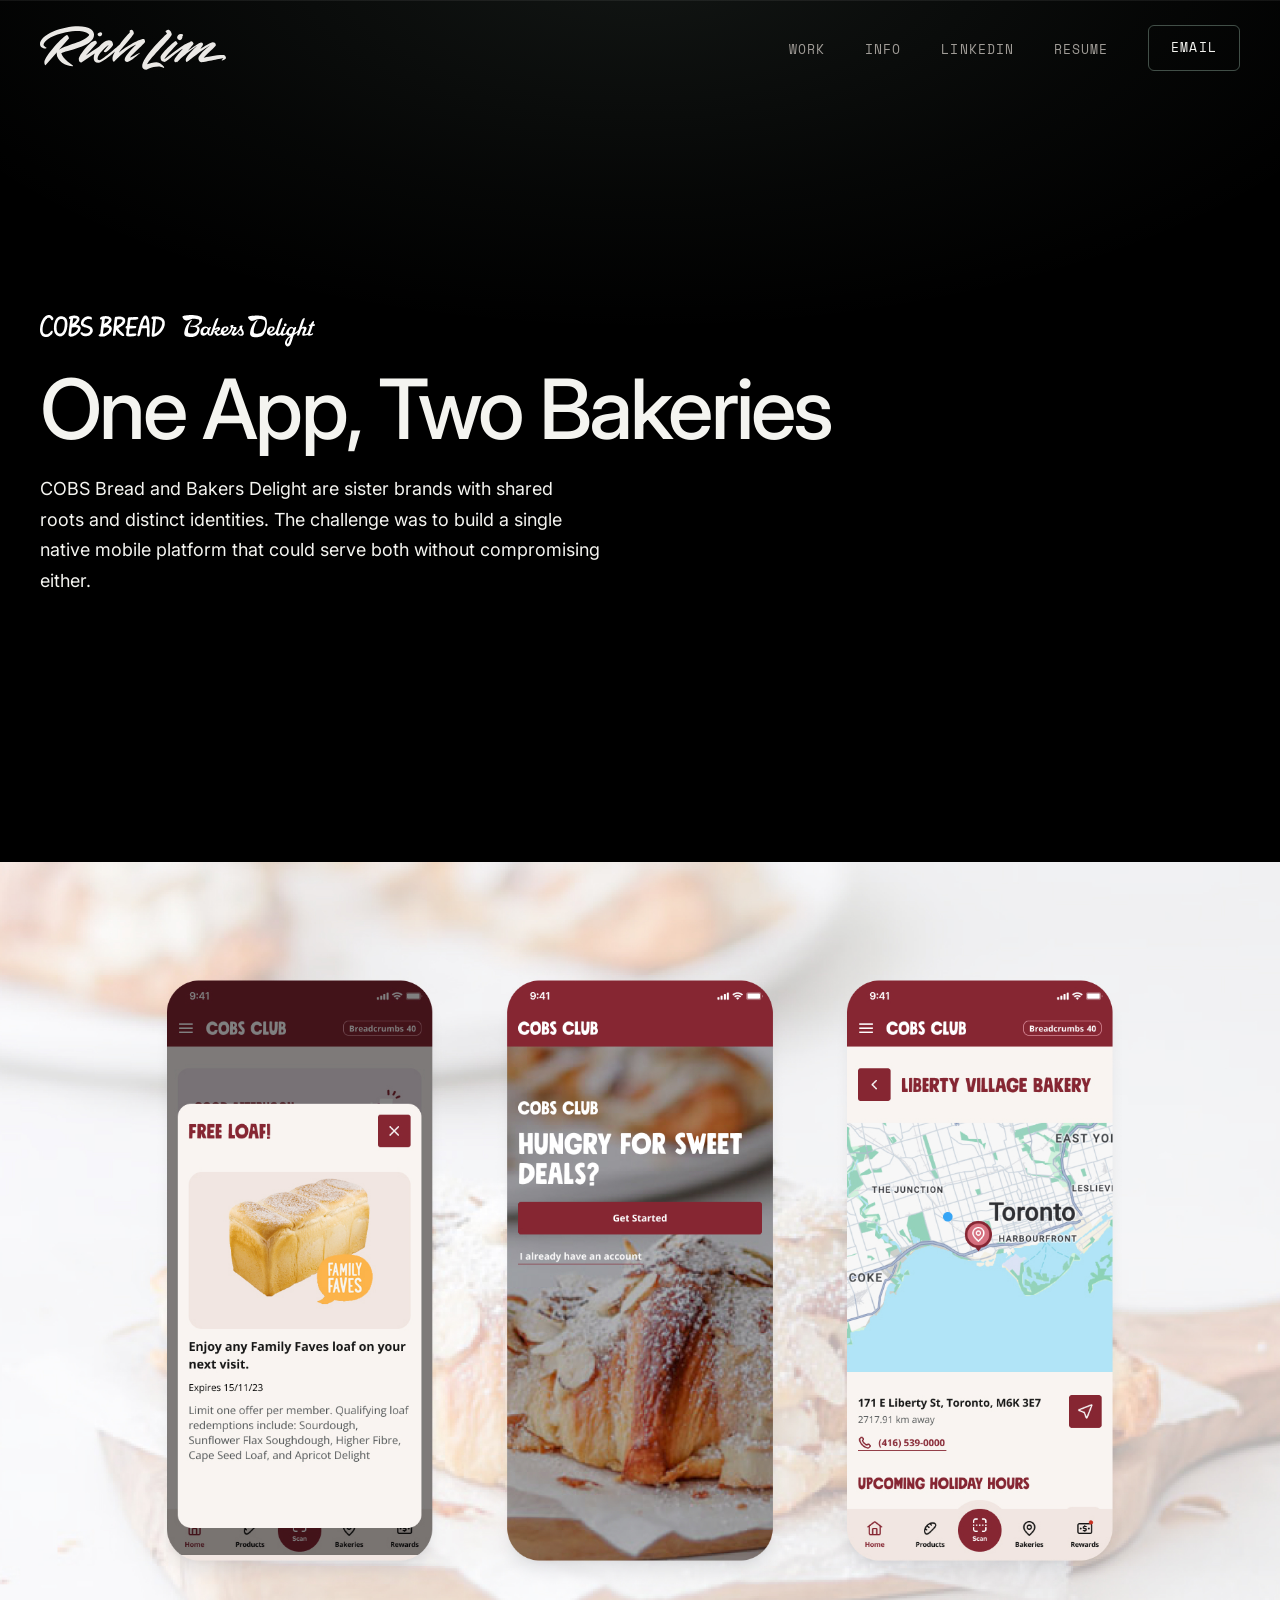
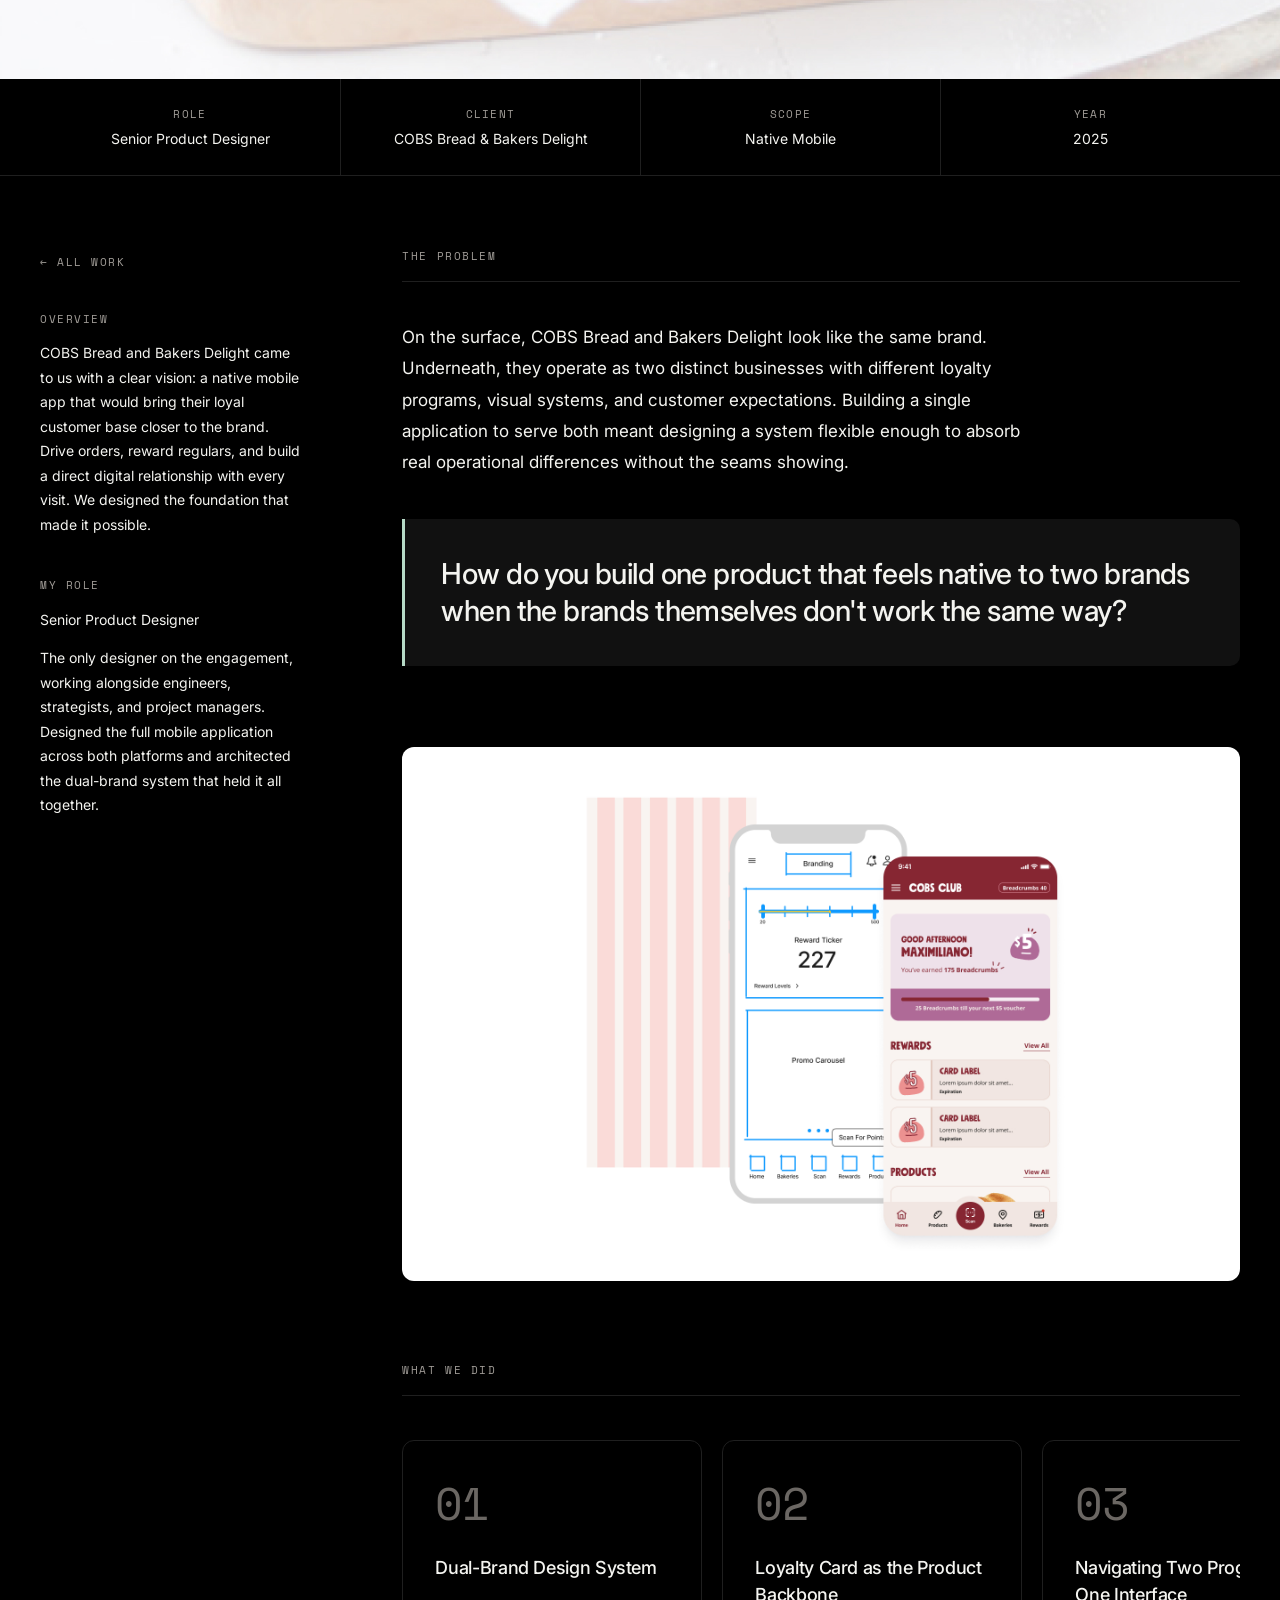
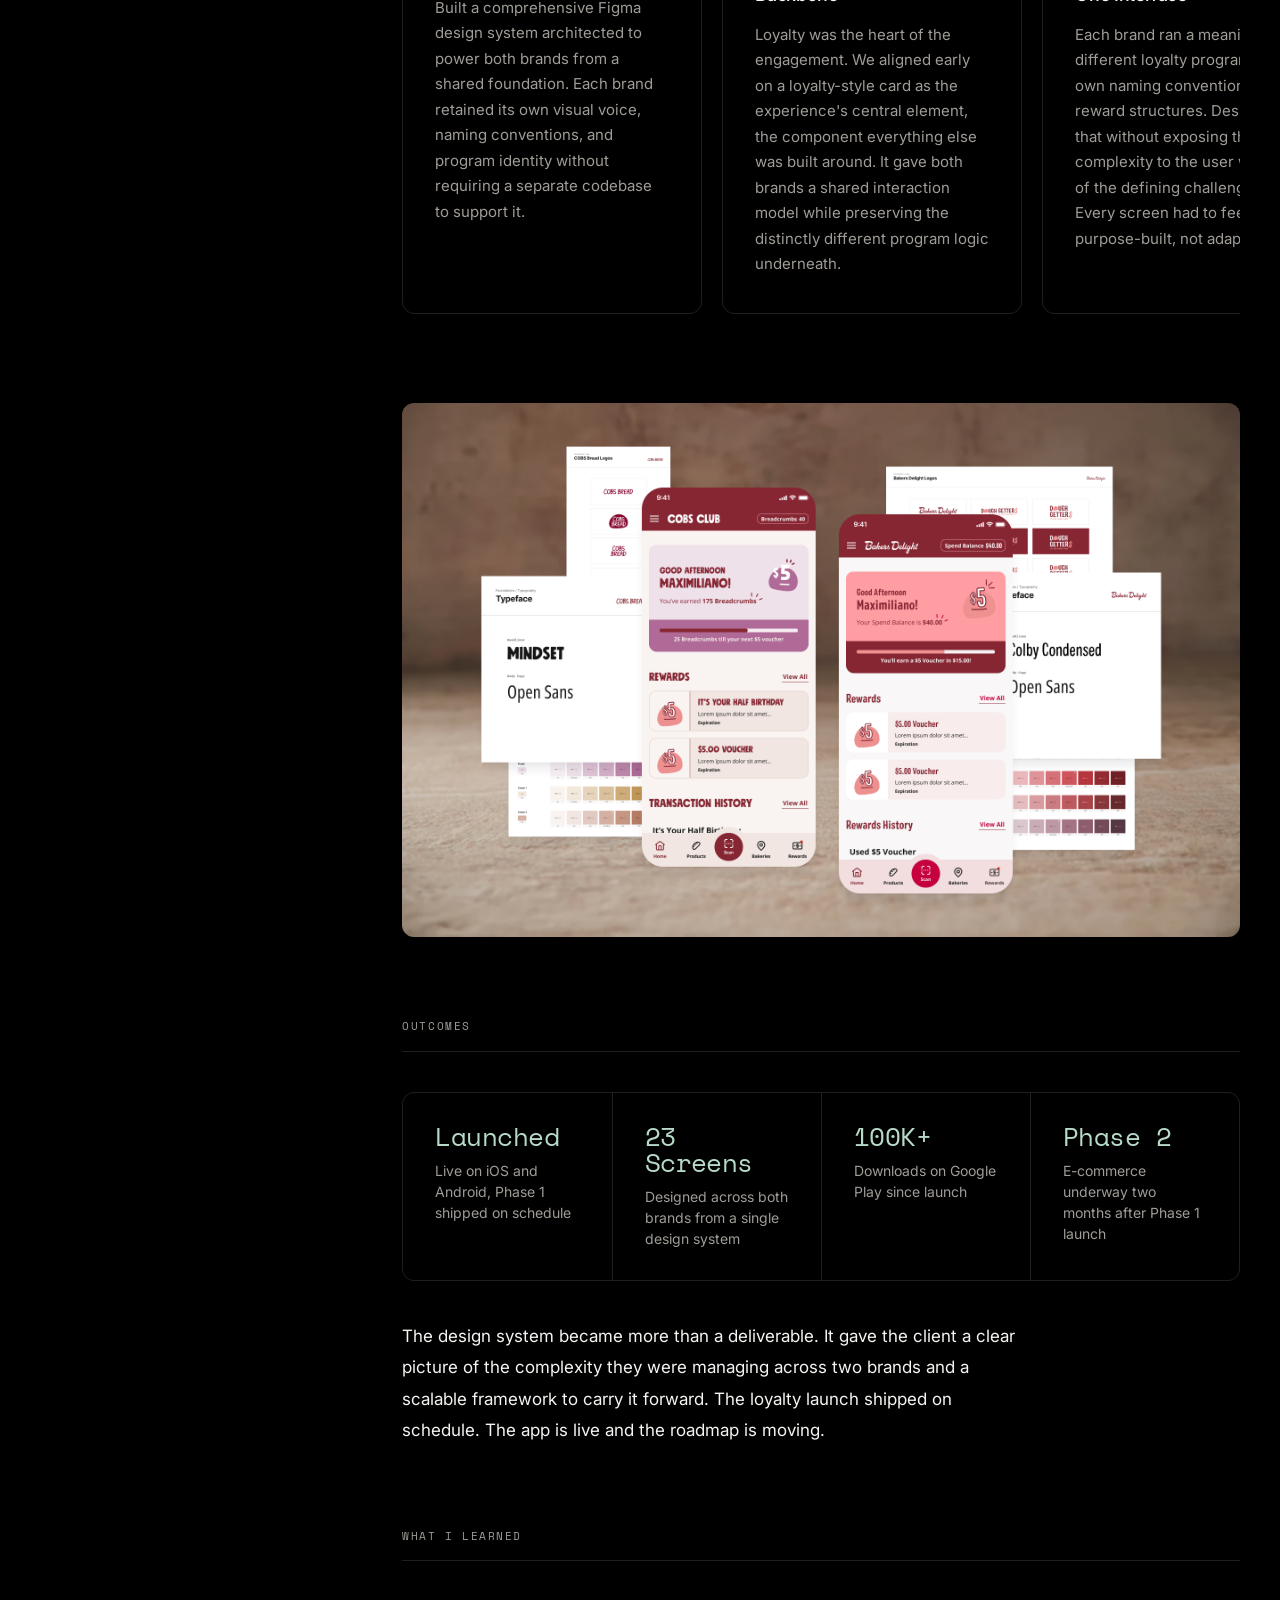
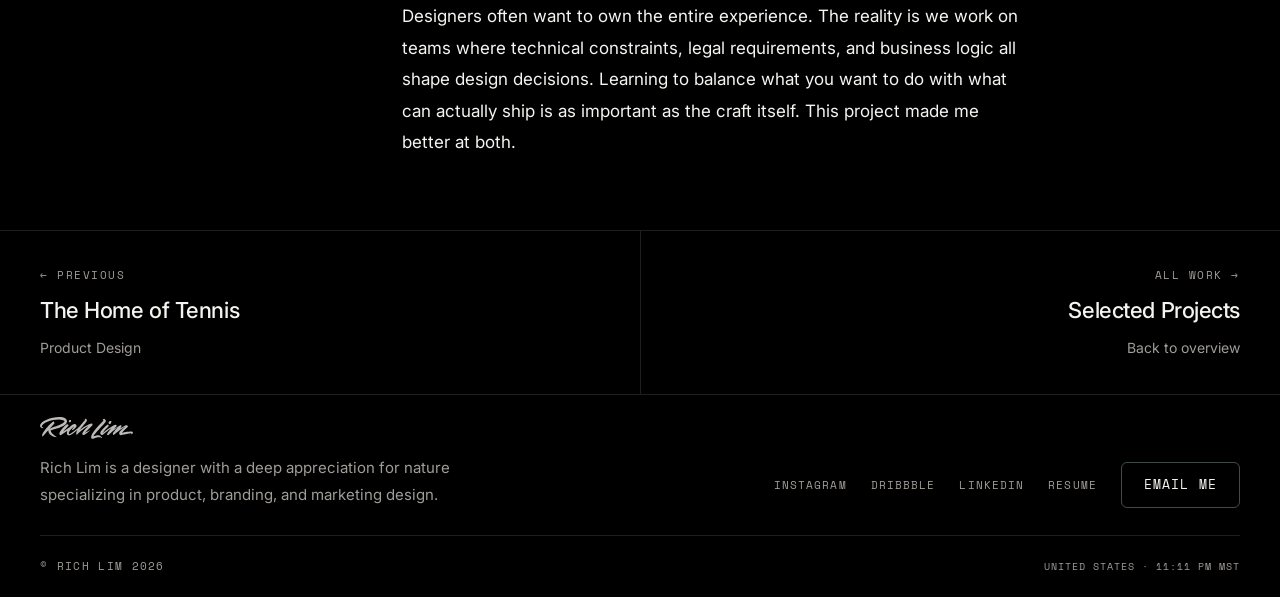
==== cobs-bread/index.html @ 564fd942 "routing: remove .html extensions via directory-based structure Moves info, tennis, and cobs-bread pa" ====
<!DOCTYPE html>
<html lang="en">
<head>
  <meta charset="UTF-8" />
  <meta name="viewport" content="width=device-width, initial-scale=1.0" />
  <title>One App, Two Bakeries · Rich Lim</title>
  <link rel="icon" type="image/svg+xml" href="/favicon.svg" />
  <meta name="description" content="A single native mobile platform built to serve two sister brands — COBS Bread and Bakers Delight — without compromising either." />

  <link rel="preconnect" href="https://fonts.googleapis.com" />
  <link rel="preconnect" href="https://fonts.gstatic.com" crossorigin />
  <link href="https://fonts.googleapis.com/css2?family=Inter:wght@400;500;600&family=Space+Mono&display=swap" rel="stylesheet" />
  <link rel="stylesheet" href="/shared.css" />

  <style>
    /* ─── TOKENS ─────────────────────────────────────────────────────── */
    :root {
      --bg:          #000000;
      --surface:     #111111;
      --border:      #1f1f1f;
      --border-dim:  rgba(255,255,255,0.05);
      --text:        #F4F4F0;
      --text-dim:    #a09c97;
      --text-sub:    #6b6763;
      --accent:      #B6DAC7;

      --sans:  'Inter', system-ui, sans-serif;
      --mono:  'Space Mono', 'Courier New', monospace;

      --max-w: 1600px;
      --px:    clamp(1rem, 2.5vw, 2.5rem);
    }

    /* ─── BASE ───────────────────────────────────────────────────────── */
    *, *::before, *::after { box-sizing: border-box; margin: 0; padding: 0; }
    html { font-size: 16px; scroll-behavior: smooth; }
    body {
      background-color: var(--bg);
      background-image: radial-gradient(ellipse 90% 60% at 50% -5%, rgba(182,218,199,0.10) 0%, rgba(182,218,199,0.03) 45%, transparent 70%);
      background-attachment: fixed;
      color: var(--text);
      font-family: var(--sans);
      line-height: 1.5;
      -webkit-font-smoothing: antialiased;
      -moz-osx-font-smoothing: grayscale;
    }
    a { color: inherit; text-decoration: none; }
    ul { list-style: none; }

    /* ─── CUSTOM CURSOR ──────────────────────────────────────────────── */
    .cursor-dot {
      position: fixed; left: -200px; top: -200px;
      width: 5px; height: 5px;
      background: var(--accent); border-radius: 50%;
      pointer-events: none; z-index: 9999;
      transform: translate(-50%, -50%);
      will-change: left, top;
      transition: width 0.2s ease, height 0.2s ease, background 0.2s ease;
    }
    .cursor-ring {
      position: fixed; left: -200px; top: -200px;
      width: 30px; height: 30px;
      border: 1px solid rgba(182,218,199,0.3);
      border-radius: 50%;
      pointer-events: none; z-index: 9998;
      transform: translate(-50%, -50%);
      will-change: left, top;
      transition: width 0.35s ease, height 0.35s ease,
                  border-color 0.35s ease, background 0.35s ease;
    }
    .cursor-dot.is-hover { width: 8px; height: 8px; background: var(--text); }
    .cursor-ring.is-hover {
      width: 50px; height: 50px;
      border-color: rgba(182,218,199,0.15);
      background: rgba(182,218,199,0.03);
    }
    @media (hover: none), (pointer: coarse) {
      .cursor-dot, .cursor-ring { display: none; }
      body { cursor: auto; }
    }

    /* ─── ACCESSIBILITY ──────────────────────────────────────────────── */
    .skip-link {
      position: absolute; top: -100%; left: 1rem; z-index: 9999;
      padding: 0.5rem 1.25rem;
      background: var(--accent); color: var(--bg);
      font-family: var(--sans); font-size: 0.875rem; font-weight: 500;
      transition: top 0.2s;
    }
    .skip-link:focus { top: 1rem; }
    :focus-visible { outline: 2px solid var(--accent); outline-offset: 3px; }
    :focus:not(:focus-visible) { outline: none; }

    /* ─── LAYOUT ─────────────────────────────────────────────────────── */
    .wrap { max-width: var(--max-w); margin: 0 auto; padding: 0 40px; }

    /* ─── NAV ────────────────────────────────────────────────────────── */
    .site-header {
      position: sticky; top: 0; z-index: 100;
      background: transparent;
      border-top: 1px solid rgba(255,255,255,0.07);
    }
    @media (min-width: 900px) {
      .site-header { will-change: transform; }
    }
    .nav-inner { display: flex; justify-content: space-between; align-items: center; padding: 1.5rem 0; }
    .wordmark { display: flex; align-items: center; }
    .wordmark img { height: 2.75rem; width: auto; }
    .nav-links { display: flex; align-items: center; gap: 2.5rem; }
    .nav-links a {
      font-family: var(--mono); font-size: 0.8125rem;
      letter-spacing: 0.08em; text-transform: uppercase;
      color: var(--text-dim); transition: color 0.15s;
    }
    .nav-links a:hover { color: var(--text); }
    .nav-links a[aria-current="page"] {
      color: var(--text);
      text-decoration: underline;
      text-decoration-color: var(--accent);
      text-decoration-thickness: 1px;
      text-underline-offset: 3px;
    }
    .nav-ext { display: inline-flex; align-items: baseline; gap: 0.2em; }
    .nav-ext-icon { font-size: 0.75em; line-height: 1; color: var(--text-dim); transition: color 0.15s; }
    .nav-links a:hover .nav-ext-icon { color: var(--text); }
    .nav-links .nav-cta {
      color: var(--text);
      background: transparent;
      border-color: rgba(182, 218, 199, 0.35);
    }

    /* Applied when custom cursor JS initialises */
    body.js-cursor { cursor: none; }
    body.js-cursor .nav-toggle { cursor: none; }

    /* ─── HAMBURGER ──────────────────────────────────────────────────── */
    .nav-toggle {
      display: none; flex-direction: column; justify-content: center;
      gap: 5px; width: 40px; height: 40px;
      background: none; border: none; padding: 0.5rem; cursor: pointer;
      z-index: 9997; position: relative; flex-shrink: 0;
    }
    .hamburger-line {
      display: block; width: 20px; height: 1.5px;
      background: var(--text); border-radius: 1px; transform-origin: center;
      transition: transform 0.3s cubic-bezier(0.23, 1, 0.32, 1), opacity 0.2s ease;
    }
    .nav-toggle.is-open .hamburger-line:nth-child(1) { transform: translateY(6.5px) rotate(45deg); }
    .nav-toggle.is-open .hamburger-line:nth-child(2) { opacity: 0; transform: scaleX(0); }
    .nav-toggle.is-open .hamburger-line:nth-child(3) { transform: translateY(-6.5px) rotate(-45deg); }

    /* ─── BACK LINK (in sidebar) ────────────────────────────────────── */
    .cs-back-btn {
      display: inline-flex; align-items: center; gap: 0.5rem;
      font-family: var(--mono); font-size: 0.6875rem;
      letter-spacing: 0.14em; text-transform: uppercase;
      color: var(--text-dim); transition: color 0.15s;
      margin-bottom: 2.5rem;
    }
    .cs-back-btn:hover { color: var(--text); }

    /* ─── SCROLL REVEAL ──────────────────────────────────────────────── */
    @media (prefers-reduced-motion: no-preference) {
      .fade { opacity: 0; transform: translateY(22px); transition: opacity 0.7s ease, transform 0.7s ease; }
      .fade.visible { opacity: 1; transform: none; }
    }

    /* ─── IMAGE PLACEHOLDER ──────────────────────────────────────────── */
    .placeholder {
      background: var(--surface); position: relative; overflow: hidden;
    }
    .placeholder::before {
      content: '';
      position: absolute; inset: 0;
      background-image:
        linear-gradient(rgba(255,255,255,0.016) 1px, transparent 1px),
        linear-gradient(90deg, rgba(255,255,255,0.016) 1px, transparent 1px);
      background-size: 48px 48px;
      pointer-events: none;
    }
    .placeholder-lbl {
      position: absolute; bottom: 1.25rem; left: 1.25rem;
      font-family: var(--mono); font-size: 0.5625rem;
      letter-spacing: 0.2em; text-transform: uppercase;
      color: var(--text-sub);
    }

    /* ─── CASE STUDY HERO ────────────────────────────────────────────── */
    .cs-hero {
      padding-bottom: 0;
    }
    .cs-hero-inner {
      position: relative;
    }
    .cs-hero-head {
      display: flex;
      flex-direction: column;
      align-items: flex-start;
      gap: 1.25rem;
      margin-bottom: 1.5rem;
    }
    .cs-hero-title {
      font-family: var(--sans);
      font-size: clamp(2.625rem, 6.5vw, 5.5rem);
      font-weight: 500;
      line-height: 1;
      letter-spacing: -0.035em;
      color: var(--text);
    }
    .cs-hero-title em {
      font-style: normal;
      color: var(--text);
    }
    .cs-hero-logo {
      height: 32px;
      width: auto;
      display: block;
    }
    @media (max-width: 640px) {
      .cs-hero-logo { height: 24px; }
    }
    .cs-hero-subtitle {
      font-size: clamp(1rem, 1.5vw, 1.125rem);
      line-height: 1.7;
      color: var(--text);
      max-width: 560px;
      margin-bottom: clamp(2rem, 5vh, 4rem);
    }

    /* ─── HERO IMAGE ─────────────────────────────────────────────────── */
    .cs-hero-image {
      width: 100%;
      overflow: hidden;
    }
    .cs-hero-image img {
      width: 100%;
      height: auto;
      display: block;
    }

    /* ─── META BAR ───────────────────────────────────────────────────── */
    .cs-meta {
      position: sticky;
      top: 0;
      z-index: 101;
      background: var(--bg);
      border-bottom: 1px solid var(--border);
    }
    .cs-meta-inner {
      display: grid;
      grid-template-columns: repeat(4, 1fr);
    }
    .cs-meta-item {
      padding: clamp(1.5rem, 3vh, 2.25rem) clamp(1rem, 2vw, 1.5rem);
      display: flex; flex-direction: column; gap: 0.5rem;
      align-items: center; text-align: center;
    }
    .cs-meta-item + .cs-meta-item {
      border-left: 1px solid var(--border);
    }
    .cs-meta-label {
      font-family: var(--mono); font-size: 0.6875rem;
      letter-spacing: 0.12em; text-transform: uppercase;
      color: var(--text-dim);
    }
    .cs-meta-value {
      font-family: var(--sans); font-size: 0.875rem;
      font-weight: 400; line-height: 1.3; color: var(--text);
    }

    /* ─── BODY LAYOUT ────────────────────────────────────────────────── */
    .cs-body {
      display: grid;
      grid-template-columns: 260px 1fr;
      gap: clamp(4rem, 8vw, 8rem);
      align-items: start;
      padding-top: clamp(4rem, 8vh, 7rem);
      padding-bottom: clamp(4rem, 8vh, 7rem);
    }

    /* ─── SIDEBAR ────────────────────────────────────────────────────── */
    .cs-sidebar {
      position: sticky;
      top: 6rem;
    }
    .cs-sidebar-section {
      display: flex; flex-direction: column; gap: 0.875rem;
    }
    .cs-sidebar-section + .cs-sidebar-section {
      margin-top: 2.5rem;
      padding-top: 0;
    }
    .cs-sidebar-label {
      font-family: var(--mono); font-size: 0.6875rem;
      letter-spacing: 0.14em; text-transform: uppercase;
      color: var(--text-dim);
    }
    .cs-sidebar-text {
      font-size: 0.875rem;
      line-height: 1.75; color: var(--text);
    }
    .cs-sidebar-role {
      font-size: 0.875rem; color: var(--text);
    }
    .cs-sidebar-stat {
      display: flex; flex-direction: column; gap: 0.25rem;
    }
    .cs-sidebar-stat-val {
      font-family: var(--mono); font-size: 0.875rem;
      color: var(--text); letter-spacing: -0.01em;
    }
    .cs-sidebar-stat-lbl {
      font-size: 0.8125rem; line-height: 1.5; color: var(--text-dim);
    }

    /* ─── MAIN CONTENT ───────────────────────────────────────────────── */
    .cs-content {
      display: flex; flex-direction: column;
      gap: clamp(4rem, 9vh, 7rem);
      min-width: 0;
    }
    .cs-section { display: flex; flex-direction: column; gap: 2.5rem; }
    .cs-section-label {
      font-family: var(--mono); font-size: 0.6875rem;
      letter-spacing: 0.14em; text-transform: uppercase;
      color: var(--text-dim);
      padding-bottom: 1rem;
      border-bottom: 1px solid var(--border);
    }
    .cs-pullquote {
      font-family: var(--sans);
      font-size: clamp(1.25rem, 2.25vw, 1.875rem);
      font-weight: 500; font-style: normal;
      line-height: 1.3; letter-spacing: -0.02em;
      color: var(--text);
    }
    .cs-pullquote-box {
      background: var(--surface);
      border-left: 3px solid var(--accent);
      border-radius: 0 10px 10px 0;
      padding: 2.25rem 2.25rem;
    }

    /* ─── WHAT WE DID CARDS ──────────────────────────────────────────── */
    .cs-work-grid {
      display: flex;
      gap: 1.25rem;
      overflow-x: auto;
      padding-top: 0.25rem;
      padding-bottom: 0.5rem;
      padding-left: 0;
      padding-right: 2rem;
      scroll-snap-type: x mandatory;
      scrollbar-width: none;
      -ms-overflow-style: none;
    }
    .cs-work-grid::-webkit-scrollbar { display: none; }
    .cs-work-card {
      flex: 0 0 clamp(240px, 26vw, 300px);
      background: var(--bg);
      border: 1px solid var(--border);
      border-radius: 12px;
      padding: 2.5rem 2rem 2.25rem;
      scroll-snap-align: start;
    }
    .cs-work-card-num {
      font-family: var(--mono);
      font-size: clamp(2rem, 3.5vw, 3rem);
      font-weight: 400; line-height: 1;
      letter-spacing: -0.03em;
      color: var(--text-sub);
      margin-bottom: 1.75rem;
    }
    .cs-work-card-title {
      font-family: var(--sans); font-size: clamp(1rem, 1.5vw, 1.125rem);
      font-weight: 500; letter-spacing: -0.02em; margin-bottom: 0.875rem;
      color: var(--text);
    }
    .cs-work-card-desc {
      font-family: var(--sans); font-size: 0.9375rem;
      line-height: 1.7; color: var(--text-dim);
    }

    /* ─── OUTCOMES ───────────────────────────────────────────────────── */
    .cs-closing-quote {
      font-family: var(--sans);
      font-size: clamp(1.125rem, 2vw, 1.5rem);
      font-weight: 400; font-style: normal;
      line-height: 1.6; letter-spacing: -0.015em;
      color: var(--text);
      padding-left: 1.5rem;
      border-left: 2px solid var(--border);
      margin-top: 0.5rem;
    }

    /* ─── IN-CONTENT IMAGE ───────────────────────────────────────────── */
    .cs-image {
      width: 100%;
      border-radius: 12px;
      overflow: hidden;
    }
    .cs-image img {
      width: 100%;
      height: auto;
      display: block;
    }

    /* ─── PAGINATION ─────────────────────────────────────────────────── */
    .cs-pagination {
      border-top: 1px solid var(--border);
    }
    .cs-pagination-inner {
      display: grid; grid-template-columns: 1fr 1fr;
      min-height: 140px;
    }
    .cs-pag-item {
      display: flex; flex-direction: column; justify-content: center;
      padding: clamp(2rem, 4vh, 3rem) 0;
      gap: 0.625rem;
    }
    .cs-pag-item + .cs-pag-item {
      border-left: 1px solid var(--border);
      padding-left: clamp(1.5rem, 3vw, 3rem);
      align-items: flex-end;
      text-align: right;
      transition: border-color 0.2s ease;
    }
    .cs-pag-item + .cs-pag-item:hover { border-left-color: var(--accent); }
    .cs-pag-direction {
      font-family: var(--mono); font-size: 0.6875rem;
      letter-spacing: 0.14em; text-transform: uppercase;
      color: var(--text-dim);
      display: flex; align-items: center; gap: 0.5rem;
      transition: color 0.2s ease;
    }
    .cs-pag-item:last-child .cs-pag-direction {
      justify-content: flex-end;
    }
    .cs-pag-title {
      font-family: var(--sans);
      font-size: clamp(1rem, 2vw, 1.375rem);
      font-weight: 500; letter-spacing: -0.02em;
      color: var(--text);
      transition: color 0.2s ease;
    }
    .cs-pag-sub {
      font-size: 0.875rem; color: var(--text-dim);
      transition: color 0.2s ease;
    }
    .cs-pag-item:hover .cs-pag-direction,
    .cs-pag-item:hover .cs-pag-title,
    .cs-pag-item:hover .cs-pag-sub { color: var(--accent); }

    /* ─── FOOTER ─────────────────────────────────────────────────────── */
    .site-footer {
      border-top: 1px solid var(--border);
      padding: clamp(1.25rem, 2.5vh, 2rem) 0;
    }
    .footer-inner {
      display: flex; align-items: center; justify-content: space-between;
      gap: 1rem; flex-wrap: wrap;
    }
    .footer-copy, .footer-tz {
      font-family: var(--mono); font-size: 0.6875rem;
      letter-spacing: 0.12em; text-transform: uppercase;
      color: var(--text-dim);
    }

    /* ─── MOBILE ─────────────────────────────────────────────────────── */
    @media (max-width: 900px) {
      .cs-body {
        grid-template-columns: 1fr;
        gap: clamp(3rem, 6vh, 5rem);
      }
      .cs-sidebar { position: static; }
      .cs-sidebar-section + .cs-sidebar-section {
        display: grid; grid-template-columns: 1fr 1fr;
        align-items: start; gap: 1rem;
        margin-top: 0;
        padding-top: 1.25rem;
        border-top: 1px solid var(--border);
      }
      .cs-sidebar-section:first-child {
        display: grid; grid-template-columns: 1fr 1fr;
        align-items: start; gap: 1rem;
      }
    }
    @media (max-width: 768px) {
      .wrap { padding: 0 20px; }
      .wordmark img { height: 2.25rem; }
      .nav-ext-secondary { display: none; }
      .nav-links { gap: 1.75rem; }
      .cs-meta { position: static; }
      .cs-back-btn { margin-top: 1.5rem; display: block; }
      .cs-pagination { margin-top: 2rem; }
      .cs-meta-inner { grid-template-columns: repeat(2, 1fr); }
      .cs-meta-item:nth-child(3) { border-left: none; }
      .cs-meta-item:nth-child(3),
      .cs-meta-item:nth-child(4) {
        border-top: 1px solid var(--border);
      }
    }

    @media (max-width: 640px) {
      .nav-toggle { display: flex; }
      #nav-menu {
        position: fixed; inset: 0;
        background: var(--bg);
        flex-direction: column; align-items: center; justify-content: center;
        gap: 2rem; z-index: 9996;
        opacity: 0; pointer-events: none;
        transition: opacity 0.3s ease;
      }
      #nav-menu.is-open { opacity: 1; pointer-events: auto; }
      #nav-menu a { font-size: 1.125rem; letter-spacing: 0.04em; }
      #nav-menu li.nav-ext-secondary { display: block; }
      #nav-menu .nav-cta { padding: 0.875rem 2rem; font-size: 0.875rem; }
      body.nav-is-open { overflow: hidden; }
      .cs-hero-title { font-size: clamp(3rem, 12vw, 4.5rem); }
      .cs-hero-image img { aspect-ratio: 3 / 4; object-fit: cover; object-position: center top; }
      .cs-image img { aspect-ratio: 3 / 4; object-fit: cover; object-position: center top; }
      .cs-sidebar-section,
      .cs-sidebar-section + .cs-sidebar-section,
      .cs-sidebar-section:first-child { display: flex; flex-direction: column; gap: 0.75rem; }
      .cs-sidebar-section + .cs-sidebar-section { border-top: 1px solid var(--border); padding-top: 1.25rem; }
      .cs-work-card { flex: 0 0 min(280px, 80vw); }
    }
    @media (max-width: 500px) {
      .cs-meta-inner { grid-template-columns: 1fr 1fr; }
      .cs-pagination-inner { grid-template-columns: 1fr; }
      .cs-pag-item + .cs-pag-item {
        border-left: none; border-top: 1px solid var(--border);
        padding-left: 0; align-items: flex-start; text-align: left;
      }
      .cs-pag-item:last-child .cs-pag-direction { justify-content: flex-start; }
    }
  </style>
</head>
<body>

  <a class="skip-link" href="#main">Skip to content</a>
  <div class="cursor-dot" aria-hidden="true"></div>
  <div class="cursor-ring" aria-hidden="true"></div>

  <!-- ═══════════════════════════════════════════════════════
       HEADER / NAV
  ═══════════════════════════════════════════════════════ -->
  <header class="site-header" id="site-header" role="banner"></header>
  <script src="/nav.js"></script>

  <main id="main">

    <!-- ═══════════════════════════════════════════════════════
         HERO
    ═══════════════════════════════════════════════════════ -->
    <section class="cs-hero" aria-labelledby="cs-title">
      <div class="cs-hero-inner wrap page-hero-inner">

<div class="cs-hero-head">
          <img class="cs-hero-logo" src="/bdh-logos.svg" alt="COBS Bread &amp; Bakers Delight" />
          <h1 class="cs-hero-title" id="cs-title">
            One App, <em>Two Bakeries</em>
          </h1>
        </div>

        <p class="cs-hero-subtitle">COBS Bread and Bakers Delight are sister brands with shared roots and distinct identities. The challenge was to build a single native mobile platform that could serve both without compromising either.</p>

      </div>

      <div class="cs-hero-image">
        <img src="/bdh-hero.jpg" alt="One App, Two Bakeries — COBS Bread &amp; Bakers Delight mobile application" loading="eager" fetchpriority="high" />
      </div>
    </section>

    <!-- ═══════════════════════════════════════════════════════
         META BAR
    ═══════════════════════════════════════════════════════ -->
    <section class="cs-meta" aria-label="Project details">
      <div class="wrap">
        <div class="cs-meta-inner">
          <div class="cs-meta-item">
            <span class="cs-meta-label card-meta-lbl">Role</span>
            <span class="cs-meta-value card-meta-val">Senior Product Designer</span>
          </div>
          <div class="cs-meta-item">
            <span class="cs-meta-label card-meta-lbl">Client</span>
            <span class="cs-meta-value card-meta-val">COBS Bread &amp; Bakers Delight</span>
          </div>
          <div class="cs-meta-item">
            <span class="cs-meta-label card-meta-lbl">Scope</span>
            <span class="cs-meta-value card-meta-val">Native Mobile</span>
          </div>
          <div class="cs-meta-item">
            <span class="cs-meta-label card-meta-lbl">Year</span>
            <span class="cs-meta-value card-meta-val">2025</span>
          </div>
        </div>
      </div>
    </section>

    <!-- ═══════════════════════════════════════════════════════
         BODY — SIDEBAR + CONTENT
    ═══════════════════════════════════════════════════════ -->
    <div class="cs-body wrap">

      <!-- SIDEBAR -->
      <aside class="cs-sidebar" aria-label="Project overview">
        <a href="/#work" class="cs-back-btn" aria-label="Back to all work">← All Work</a>
        <div class="cs-sidebar-section fade">
          <p class="cs-sidebar-label">Overview</p>
          <p class="cs-sidebar-text">COBS Bread and Bakers Delight came to us with a clear vision: a native mobile app that would bring their loyal customer base closer to the brand. Drive orders, reward regulars, and build a direct digital relationship with every visit. We designed the foundation that made it possible.</p>
        </div>
<div class="cs-sidebar-section fade">
          <p class="cs-sidebar-label">My Role</p>
          <p class="cs-sidebar-text cs-sidebar-role">Senior Product Designer</p>
          <p class="cs-sidebar-text">The only designer on the engagement, working alongside engineers, strategists, and project managers. Designed the full mobile application across both platforms and architected the dual-brand system that held it all together.</p>
        </div>
      </aside>

      <!-- MAIN CONTENT -->
      <div class="cs-content">

        <!-- THE PROBLEM -->
        <section class="cs-section fade" aria-labelledby="cs-problem">
          <p class="cs-section-label" id="cs-problem">The Problem</p>
          <p class="body-text">On the surface, COBS Bread and Bakers Delight look like the same brand. Underneath, they operate as two distinct businesses with different loyalty programs, visual systems, and customer expectations. Building a single application to serve both meant designing a system flexible enough to absorb real operational differences without the seams showing.</p>
          <div class="cs-pullquote-box">
            <blockquote class="cs-pullquote">
              How do you build one product that feels native to two brands when the brands themselves don't work the same way?
            </blockquote>
          </div>
        </section>

        <figure class="cs-image fade">
          <img src="/bdh-product-1.jpg" alt="COBS Bread &amp; Bakers Delight — dual-brand design system" loading="lazy" />
        </figure>

        <!-- WHAT WE DID -->
        <section class="cs-section fade" aria-labelledby="cs-work">
          <p class="cs-section-label" id="cs-work">What We Did</p>
          <div class="cs-work-grid" role="list">

            <div class="cs-work-card" role="listitem">
              <div class="cs-work-card-num" aria-hidden="true">01</div>
              <h2 class="cs-work-card-title">Dual-Brand Design System</h2>
              <p class="cs-work-card-desc">Built a comprehensive Figma design system architected to power both brands from a shared foundation. Each brand retained its own visual voice, naming conventions, and program identity without requiring a separate codebase to support it.</p>
            </div>

            <div class="cs-work-card" role="listitem">
              <div class="cs-work-card-num" aria-hidden="true">02</div>
              <h2 class="cs-work-card-title">Loyalty Card as the Product Backbone</h2>
              <p class="cs-work-card-desc">Loyalty was the heart of the engagement. We aligned early on a loyalty-style card as the experience's central element, the component everything else was built around. It gave both brands a shared interaction model while preserving the distinctly different program logic underneath.</p>
            </div>

            <div class="cs-work-card" role="listitem">
              <div class="cs-work-card-num" aria-hidden="true">03</div>
              <h2 class="cs-work-card-title">Navigating Two Programs, One Interface</h2>
              <p class="cs-work-card-desc">Each brand ran a meaningfully different loyalty program with its own naming conventions and reward structures. Designing for that without exposing the complexity to the user was one of the defining challenges. Every screen had to feel purpose-built, not adapted.</p>
            </div>

            <div class="cs-work-card" role="listitem">
              <div class="cs-work-card-num" aria-hidden="true">04</div>
              <h2 class="cs-work-card-title">Technical Constraints as UX Decisions</h2>
              <p class="cs-work-card-desc">Account deletion became an unexpectedly significant design problem. What started as a legal and technical question reshaped flows, components, and the overall journey. It was a clear example of how technical limitations drive UX decisions in ways no brief anticipates.</p>
            </div>

            <div class="cs-work-card" role="listitem">
              <div class="cs-work-card-num" aria-hidden="true">05</div>
              <h2 class="cs-work-card-title">Phased Product Strategy</h2>
              <p class="cs-work-card-desc">The engagement was structured in deliberate phases with loyalty as the first major milestone. E-commerce was scoped and positioned as the logical next step, now actively underway following a successful Phase 1 launch.</p>
            </div>

          </div>
        </section>

        <figure class="cs-image fade">
          <img src="/bdh-product-2.jpg" alt="COBS Bread &amp; Bakers Delight — mobile application screens" loading="lazy" />
        </figure>

        <!-- OUTCOMES -->
        <section class="cs-section fade" aria-labelledby="cs-outcomes">
          <p class="cs-section-label" id="cs-outcomes">Outcomes</p>

          <div class="cs-outcomes" role="list">
            <div class="cs-outcome" role="listitem">
              <span class="cs-outcome-val">Launched</span>
              <p class="cs-outcome-label">Live on iOS and Android, Phase 1 shipped on schedule</p>
            </div>
            <div class="cs-outcome" role="listitem">
              <span class="cs-outcome-val">23 Screens</span>
              <p class="cs-outcome-label">Designed across both brands from a single design system</p>
            </div>
            <div class="cs-outcome" role="listitem">
              <span class="cs-outcome-val">100K+</span>
              <p class="cs-outcome-label">Downloads on Google Play since launch</p>
            </div>
            <div class="cs-outcome" role="listitem">
              <span class="cs-outcome-val">Phase 2</span>
              <p class="cs-outcome-label">E-commerce underway two months after Phase 1 launch</p>
            </div>
          </div>

          <p class="body-text">
            The design system became more than a deliverable. It gave the client a clear picture of the complexity they were managing across two brands and a scalable framework to carry it forward. The loyalty launch shipped on schedule. The app is live and the roadmap is moving.
          </p>
        </section>

        <!-- WHAT I LEARNED -->
        <section class="cs-section fade" aria-labelledby="cs-learned">
          <p class="cs-section-label" id="cs-learned">What I Learned</p>
          <p class="body-text">Designers often want to own the entire experience. The reality is we work on teams where technical constraints, legal requirements, and business logic all shape design decisions. Learning to balance what you want to do with what can actually ship is as important as the craft itself. This project made me better at both.</p>
        </section>

      </div>
    </div>

    <!-- ═══════════════════════════════════════════════════════
         PAGINATION
    ═══════════════════════════════════════════════════════ -->
    <nav class="cs-pagination" aria-label="Case study navigation">
      <div class="wrap">
        <div class="cs-pagination-inner">

          <a href="/tennis" class="cs-pag-item" aria-label="Previous case study: The Home of Tennis">
            <span class="cs-pag-direction">← Previous</span>
            <span class="cs-pag-title">The Home of Tennis</span>
            <span class="cs-pag-sub">Product Design</span>
          </a>

          <a href="/#work" class="cs-pag-item" aria-label="Back to all work">
            <span class="cs-pag-direction">All Work →</span>
            <span class="cs-pag-title">Selected Projects</span>
            <span class="cs-pag-sub">Back to overview</span>
          </a>

        </div>
      </div>
    </nav>

    <div id="prefooter"></div>

  </main>

  <!-- ═══════════════════════════════════════════════════════
       FOOTER
  ═══════════════════════════════════════════════════════ -->
  <footer class="site-footer" id="site-footer" role="contentinfo"></footer>

  <script src="/prefooter.js"></script>
  <script src="/footer.js"></script>
  <script>
    /* ─── CUSTOM CURSOR ─────────────────────────────────── */
    const dot  = document.querySelector('.cursor-dot');
    const ring = document.querySelector('.cursor-ring');
    if (dot && ring && window.matchMedia('(hover: hover) and (pointer: fine)').matches) {
      document.body.classList.add('js-cursor');

      let mx = -200, my = -200, rx = -200, ry = -200;
      document.addEventListener('mousemove', e => { mx = e.clientX; my = e.clientY; });
      function lerp(a, b, t) { return a + (b - a) * t; }
      (function loop() {
        dot.style.left  = mx + 'px';
        dot.style.top   = my + 'px';
        rx = lerp(rx, mx, 0.12);
        ry = lerp(ry, my, 0.12);
        ring.style.left = rx + 'px';
        ring.style.top  = ry + 'px';
        requestAnimationFrame(loop);
      })();
      document.querySelectorAll('a, button, [role="button"], input, select, textarea').forEach(el => {
        el.addEventListener('mouseenter', () => { dot.classList.add('is-hover'); ring.classList.add('is-hover'); });
        el.addEventListener('mouseleave', () => { dot.classList.remove('is-hover'); ring.classList.remove('is-hover'); });
      });
    }

    /* ─── STICKY META / PUSH NAV ────────────────────────── */
    (function () {
      var header  = document.querySelector('.site-header');
      var metaBar = document.querySelector('.cs-meta');
      var sidebar = document.querySelector('.cs-sidebar');
      if (!header || !metaBar) return;

      function setSidebarTop() {
        if (sidebar) sidebar.style.top = (metaBar.offsetHeight + 24) + 'px';
      }
      setSidebarTop();
      window.addEventListener('resize', setSidebarTop, { passive: true });

      if (!window.matchMedia('(min-width: 900px)').matches) return;

      var navH = header.offsetHeight;

      function pushNav() {
        var top = metaBar.getBoundingClientRect().top;
        if (top > navH) {
          header.style.transform = '';
        } else if (top >= 0) {
          var ratio = (navH - top) / navH;
          header.style.transform = 'translateY(' + (-ratio * navH) + 'px)';
        } else {
          header.style.transform = 'translateY(-' + navH + 'px)';
        }
      }

      window.addEventListener('scroll', pushNav, { passive: true });
      pushNav();
    })();

    /* ─── SCROLL REVEAL ─────────────────────────────────── */
    const observer = new IntersectionObserver(entries => {
      entries.forEach(e => { if (e.isIntersecting) { e.target.classList.add('visible'); observer.unobserve(e.target); } });
    }, { threshold: 0.08 });
    document.querySelectorAll('.fade').forEach(el => observer.observe(el));

  </script>

</body>
</html>
---- shared.css ----
/* ═══════════════════════════════════════════════════════════════════════════
   SHARED.CSS — design-system primitives
   Edit here to update every instance of these components sitewide.
   ═══════════════════════════════════════════════════════════════════════════ */

/* ─── PRIMARY BUTTON BASE ────────────────────────────────────────────────── */
/* Sizing, typography, and transition shared by all primary buttons. */
.nav-cta,
.book-call,
.email-btn {
  display: inline-flex;
  align-items: center;
  gap: 0.5rem;
  font-family: 'Space Mono', 'Courier New', monospace;
  font-size: 0.8125rem;
  font-weight: 400;
  letter-spacing: 0.08em;
  text-transform: uppercase;
  padding: 0.75rem 1.4rem;
  border-radius: 6px;
  border: 1px solid transparent;
  white-space: nowrap;
  flex-shrink: 0;
  transition: background 0.2s ease, color 0.2s ease, border-color 0.2s ease;
}

/* Default appearance on dark backgrounds */
.email-btn {
  color: var(--text);
  background: transparent;
  border-color: rgba(182, 218, 199, 0.35);
}
.email-btn .arr { color: var(--accent); }

/* ── Universal hover ── */
.nav-cta:hover,
.book-call:hover,
.email-btn:hover {
  background:   #B6DAC7 !important;
  color:        #000000 !important;
  border-color: #B6DAC7 !important;
}

/* Arrow glyphs follow the button's text color on hover. */
.nav-cta:hover .arr,
.book-call:hover .arr,
.email-btn:hover .arr {
  color: inherit !important;
}

/* Active (pressed) state — mint bg/border retained, text inverts to white */
.nav-cta:active,
.book-call:active,
.email-btn:active {
  background:   #B6DAC7 !important;
  color:        #ffffff !important;
  border-color: #B6DAC7 !important;
}
.nav-cta:active .arr,
.book-call:active .arr,
.email-btn:active .arr { color: inherit !important; }

@media (max-width: 480px) {
  .nav-cta,
  .book-call,
  .email-btn { font-size: 0.75rem; padding: 0.7rem 1.5rem; }
}

/* ─── PULSE DOT ──────────────────────────────────────────────────────────── */
/* Edit the tokens below to update size / color / gap sitewide. */
:root {
  --dot-size:  10px;
  --dot-gap:   0.95em;
  --dot-color: #B6DAC7;
  --dot-ring:  rgba(182, 218, 199, 0.28);
}

/* Applied to any element that contains a kicker dot. */
.hero-kicker,
.info-bio-label {
  display: flex;
  align-items: center;
  gap: var(--dot-gap);
}

.kicker-dot {
  flex-shrink: 0;
  display: inline-block;
  width:  var(--dot-size);
  height: var(--dot-size);
  border-radius: 50%;
  background: var(--dot-color);
  position: relative;
  animation: kicker-dot-pulse 2.8s ease-in-out infinite;
}

.kicker-dot::after {
  content: '';
  position: absolute;
  inset: calc(var(--dot-size) * -0.65);
  border-radius: 50%;
  background: var(--dot-ring);
  animation: kicker-ring-pulse 2.8s ease-in-out infinite;
}

@keyframes kicker-dot-pulse {
  0%, 100% { opacity: 1; }
  50%       { opacity: 0.6; }
}

@keyframes kicker-ring-pulse {
  0%   { transform: scale(0.8); opacity: 0.6; }
  60%  { transform: scale(2.5); opacity: 0;   }
  100% { transform: scale(0.8); opacity: 0;   }
}

@media (prefers-reduced-motion: reduce) {
  .kicker-dot,
  .kicker-dot::after { animation: none; }
}

/* ─── CARD COMPONENT ─────────────────────────────────────────────────────── */
/* Dark card shell — used for work items (index) and experience items (info). */
.card {
  background: var(--surface);
  border: 1px solid var(--border);
  border-radius: 12px;
  padding: clamp(1.75rem, 3vh, 2.5rem) clamp(1.5rem, 3vw, 2.75rem);
  position: relative;
  box-shadow: inset 0 1px 0 rgba(255,255,255,0.05);
  transition: background 0.2s ease, border-color 0.2s ease;
}

/* Uniform metadata grid: columns fill available width, min 120px each. */
.card-meta {
  display: grid;
  grid-template-columns: repeat(var(--meta-cols, 3), minmax(120px, 1fr));
  padding-top: 1rem;
  border-top: 1px solid var(--border);
}
.card-meta-item { display: flex; flex-direction: column; gap: 0.3rem; }
.card-meta-lbl {
  font-family: var(--mono, 'Courier New', monospace);
  font-size: 0.6875rem;
  letter-spacing: 0.12em;
  text-transform: uppercase;
  color: var(--text-dim); /* #a09c97 → 7.9:1 on #000 — WCAG AA ✓ */
  transition: color 0.3s ease;
}
.card-meta-val {
  font-size: 0.875rem;
  line-height: 1.3;
  color: var(--text); /* #F4F4F0 → 18.5:1 on #000 — WCAG AAA ✓ */
  transition: color 0.3s ease;
}
@media (max-width: 480px) {
  .card-meta { grid-template-columns: repeat(2, 1fr); gap: 1.25rem 0; }
}

/* ─── BODY TEXT ─────────────────────────────────────────────────────────── */
/* Shared prose component — use on reading-length paragraphs across all pages. */
.body-text {
  font-size: clamp(1rem, 1.5vw, 1.0625rem);
  line-height: 1.85;
  color: var(--text);
  max-width: 620px;
}
@media (max-width: 480px) {
  .body-text { font-size: 0.9375rem; }
}

/* ─── PREFOOTER / CONTACT CTA ────────────────────────────────────────────── */
/* Cream-background contact section injected via prefooter.js on every page. */
.contact-section {
  padding: clamp(4rem, 9vh, 8rem) 0;
  background: #F6F0DF;
}

.contact-inner {
  display: flex;
  justify-content: space-between;
  align-items: center;
  gap: 3rem;
}

.contact-hl {
  font-family: var(--sans);
  font-size: clamp(1.75rem, 3.75vw, 3rem);
  font-weight: 500;
  line-height: 1.15;
  letter-spacing: -0.025em;
  max-width: 520px;
}

.contact-hl em {
  font-style: normal;
  font-weight: 500;
}

.nowrap { white-space: nowrap; }

/* Inverted (cream bg) overrides */
.contact-section .contact-hl       { color: var(--bg); }
.contact-section .contact-hl em    { color: var(--bg); }
.contact-section .email-btn {
  color: #F4F4F0;
  background: var(--bg);
  border-color: var(--bg);
}
.contact-section .email-btn .arr   { color: inherit; }

/* On cream bg, hover reverts to ghost */
.contact-section .email-btn:hover {
  background:   transparent !important;
  color:        var(--bg) !important;
  border-color: rgba(0,0,0,0.35) !important;
}
.contact-section .email-btn:hover .arr { color: inherit !important; }

@media (max-width: 900px) {
  .contact-inner { flex-direction: column; align-items: flex-start; gap: 2rem; }
}
@media (max-width: 480px) {
  .contact-inner { gap: 1.5rem; }
  .contact-hl    { font-size: clamp(1.5rem, 7vw, 2rem); }
}

/* ─── OUTCOMES TABLE ─────────────────────────────────────────────────── */
/* Flexible stat grid for case study outcomes. Columns auto-fit to count. */
.cs-outcomes {
  display: grid;
  grid-template-columns: repeat(auto-fit, minmax(180px, 1fr));
  gap: 1px;
  background: var(--border);
  border: 1px solid var(--border);
  border-radius: 12px;
  overflow: hidden;
}
.cs-outcome {
  background: var(--bg);
  padding: clamp(1.75rem, 3.5vh, 2.75rem) clamp(1.5rem, 2.5vw, 2.25rem);
  display: flex;
  flex-direction: column;
  gap: 0.625rem;
}
.cs-outcome-val {
  font-family: var(--mono, 'Courier New', monospace);
  font-size: clamp(1.25rem, 2vw, 1.75rem);
  font-weight: 400;
  line-height: 1;
  letter-spacing: -0.02em;
  color: var(--accent);
}
.cs-outcome-label {
  font-size: 0.875rem;
  line-height: 1.5;
  color: var(--text-dim);
}
@media (max-width: 500px) {
  .cs-outcomes { grid-template-columns: 1fr 1fr; }
}

/* ─── PAGE HERO INNER ────────────────────────────────────────────────────── */
/* Vertical centering between nav and hero image. Apply to the inner wrapper  */
/* of every hero section sitewide. Padding guards minimum breathing room;     */
/* justify-content: center does the actual centering.                          */
.page-hero-inner {
  min-height: calc(100svh - 93px - 40px);
  display: flex;
  flex-direction: column;
  justify-content: center;
  padding-top: clamp(3rem, 6vh, 5rem);
  padding-bottom: clamp(3rem, 6vh, 5rem);
  box-sizing: border-box;
}
@media (max-width: 768px) {
  .page-hero-inner {
    min-height: calc(100svh - 85px - 20px);
    padding-top: clamp(2.5rem, 5vh, 4rem);
    padding-bottom: clamp(2.5rem, 5vh, 4rem);
  }
}

/* ─── FOOTER ─────────────────────────────────────────────────────────────── */
.site-footer {
  border-top: 1px solid var(--border);
  padding: clamp(2.5rem, 5vh, 4rem) 0 clamp(1.5rem, 3vh, 2.5rem);
}

.footer-upper {
  display: flex;
  justify-content: space-between;
  align-items: flex-end;
  gap: 3rem;
  padding-bottom: clamp(1.5rem, 3vh, 2.25rem);
  border-bottom: 1px solid var(--border);
  margin-bottom: clamp(1.25rem, 2.5vh, 2rem);
}

.footer-brand {
  display: flex;
  flex-direction: column;
  align-items: flex-start;
  gap: 1rem;
}

.footer-logo {
  height: 22px;
  width: auto;
  display: block;
  opacity: 0.8;
}

.footer-seo {
  font-size: 0.9375rem;
  line-height: 1.75;
  color: var(--text-dim); /* #a09c97 — 8.2:1 on #000 ✓ */
  max-width: 460px;
  margin: 0;
}

.footer-actions {
  display: flex;
  flex-direction: row;
  align-items: center;
  gap: 1.5rem;
  flex-shrink: 0;
}

.footer-nav {
  display: flex;
  gap: 1.5rem;
}

.footer-nav a {
  font-family: var(--mono, 'Courier New', monospace);
  font-size: 0.6875rem;
  letter-spacing: 0.1em;
  text-transform: uppercase;
  color: var(--text-dim); /* #a09c97 — 8.2:1 on #000 ✓ */
  text-decoration: none;
  transition: color 0.2s ease;
}

.footer-nav a:hover { color: var(--accent); }

.footer-lower {
  display: flex;
  justify-content: space-between;
  align-items: center;
  flex-wrap: wrap;
  gap: 1rem;
}

.footer-copy,
.footer-locale {
  font-family: var(--mono, 'Courier New', monospace);
  font-size: 0.625rem;
  letter-spacing: 0.1em;
  text-transform: uppercase;
  color: var(--text-dim); /* #a09c97 — 8.2:1 on #000 ✓ */
}

@media (max-width: 900px) {
  .footer-upper {
    flex-direction: column;
    align-items: flex-start;
    gap: 2rem;
  }
  .footer-actions {
    flex-wrap: wrap;
    gap: 1rem;
  }
}

@media (max-width: 600px) {
  .footer-nav {
    flex-wrap: wrap;
    column-gap: 1.5rem;
    row-gap: 0.625rem;
  }
}
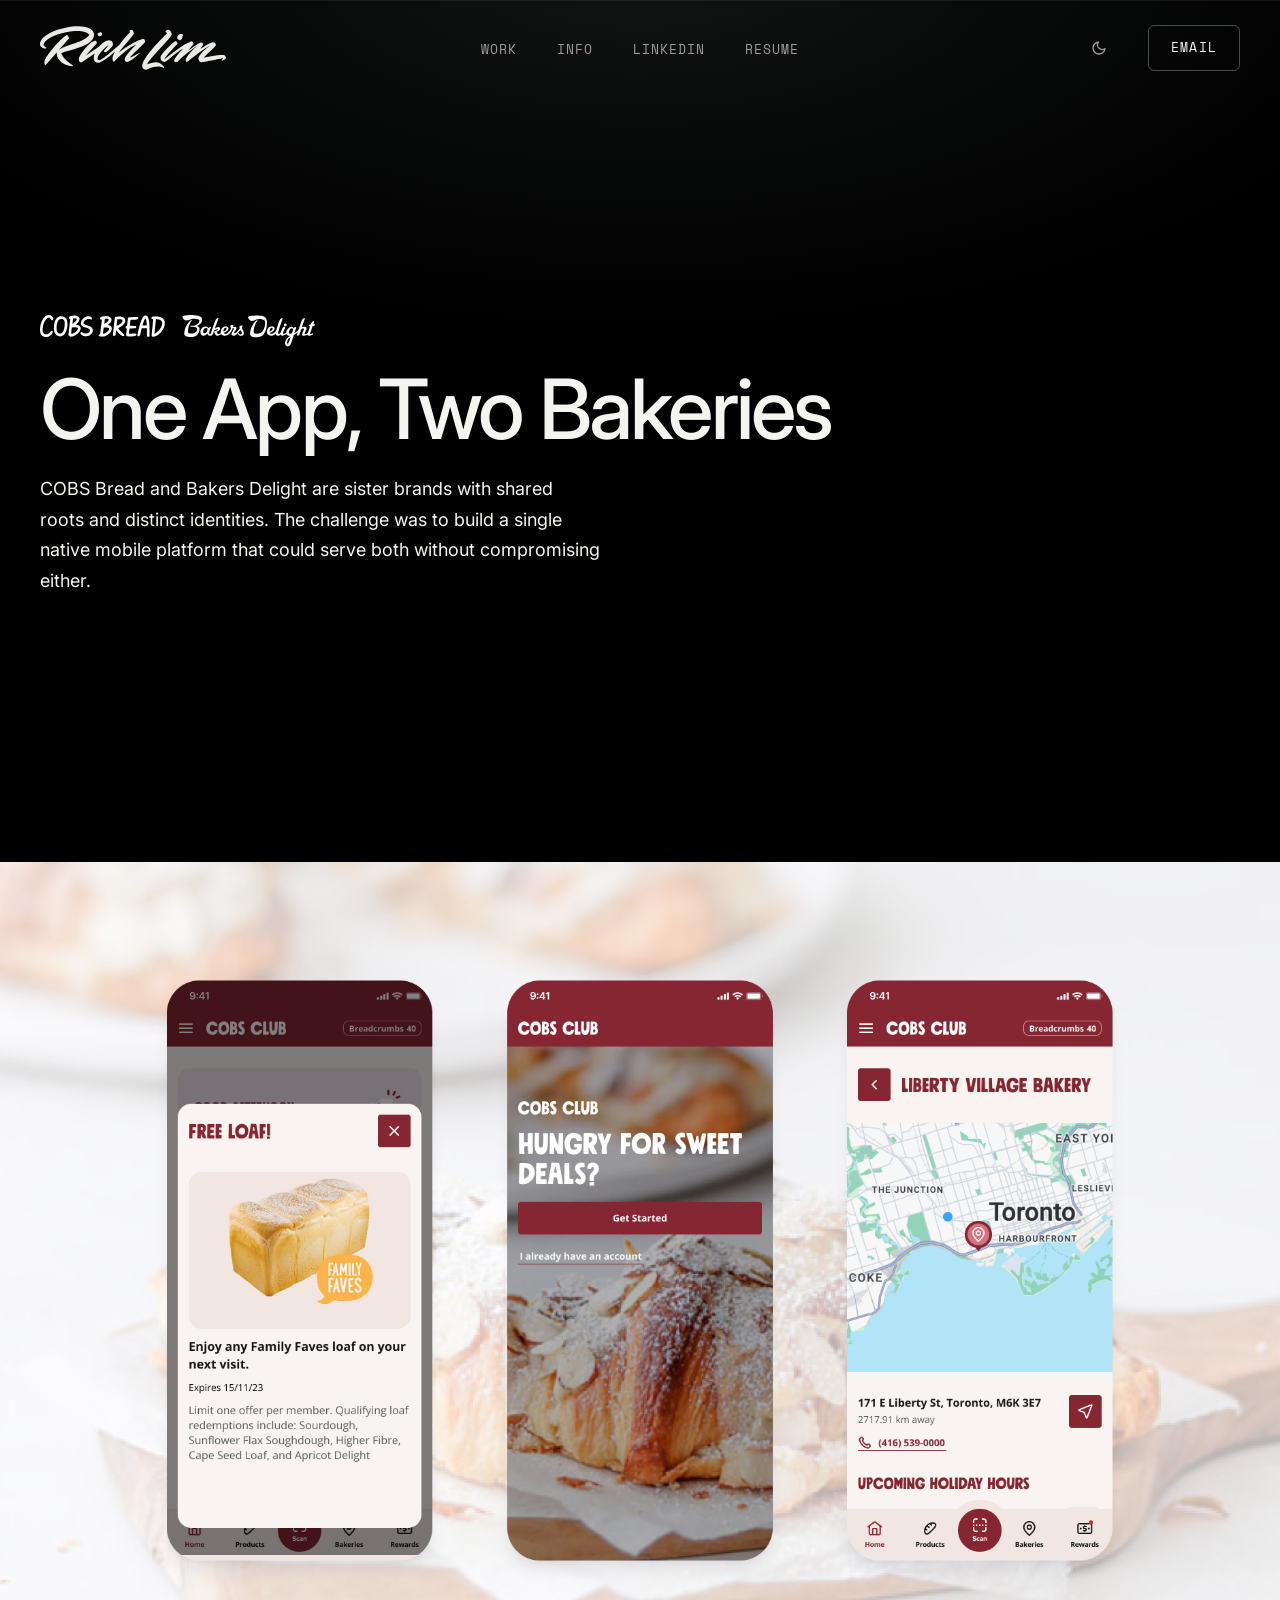
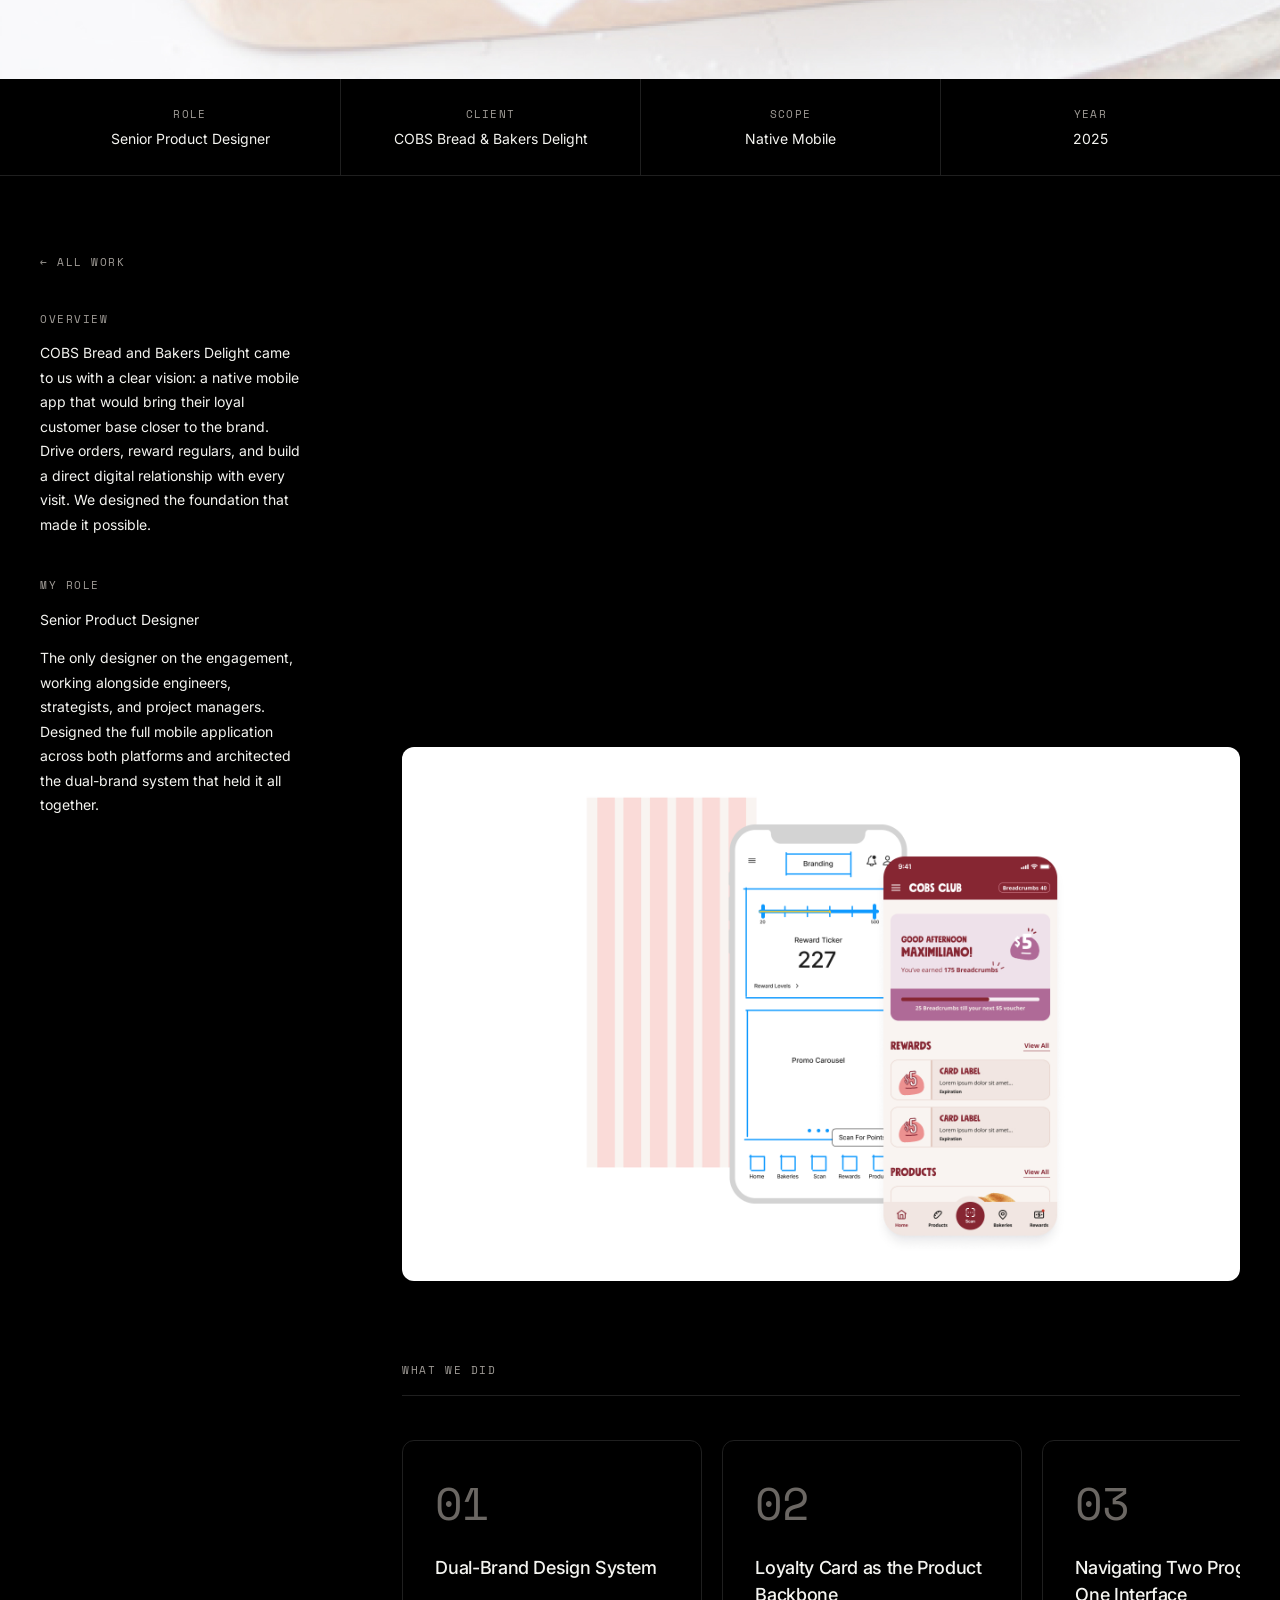
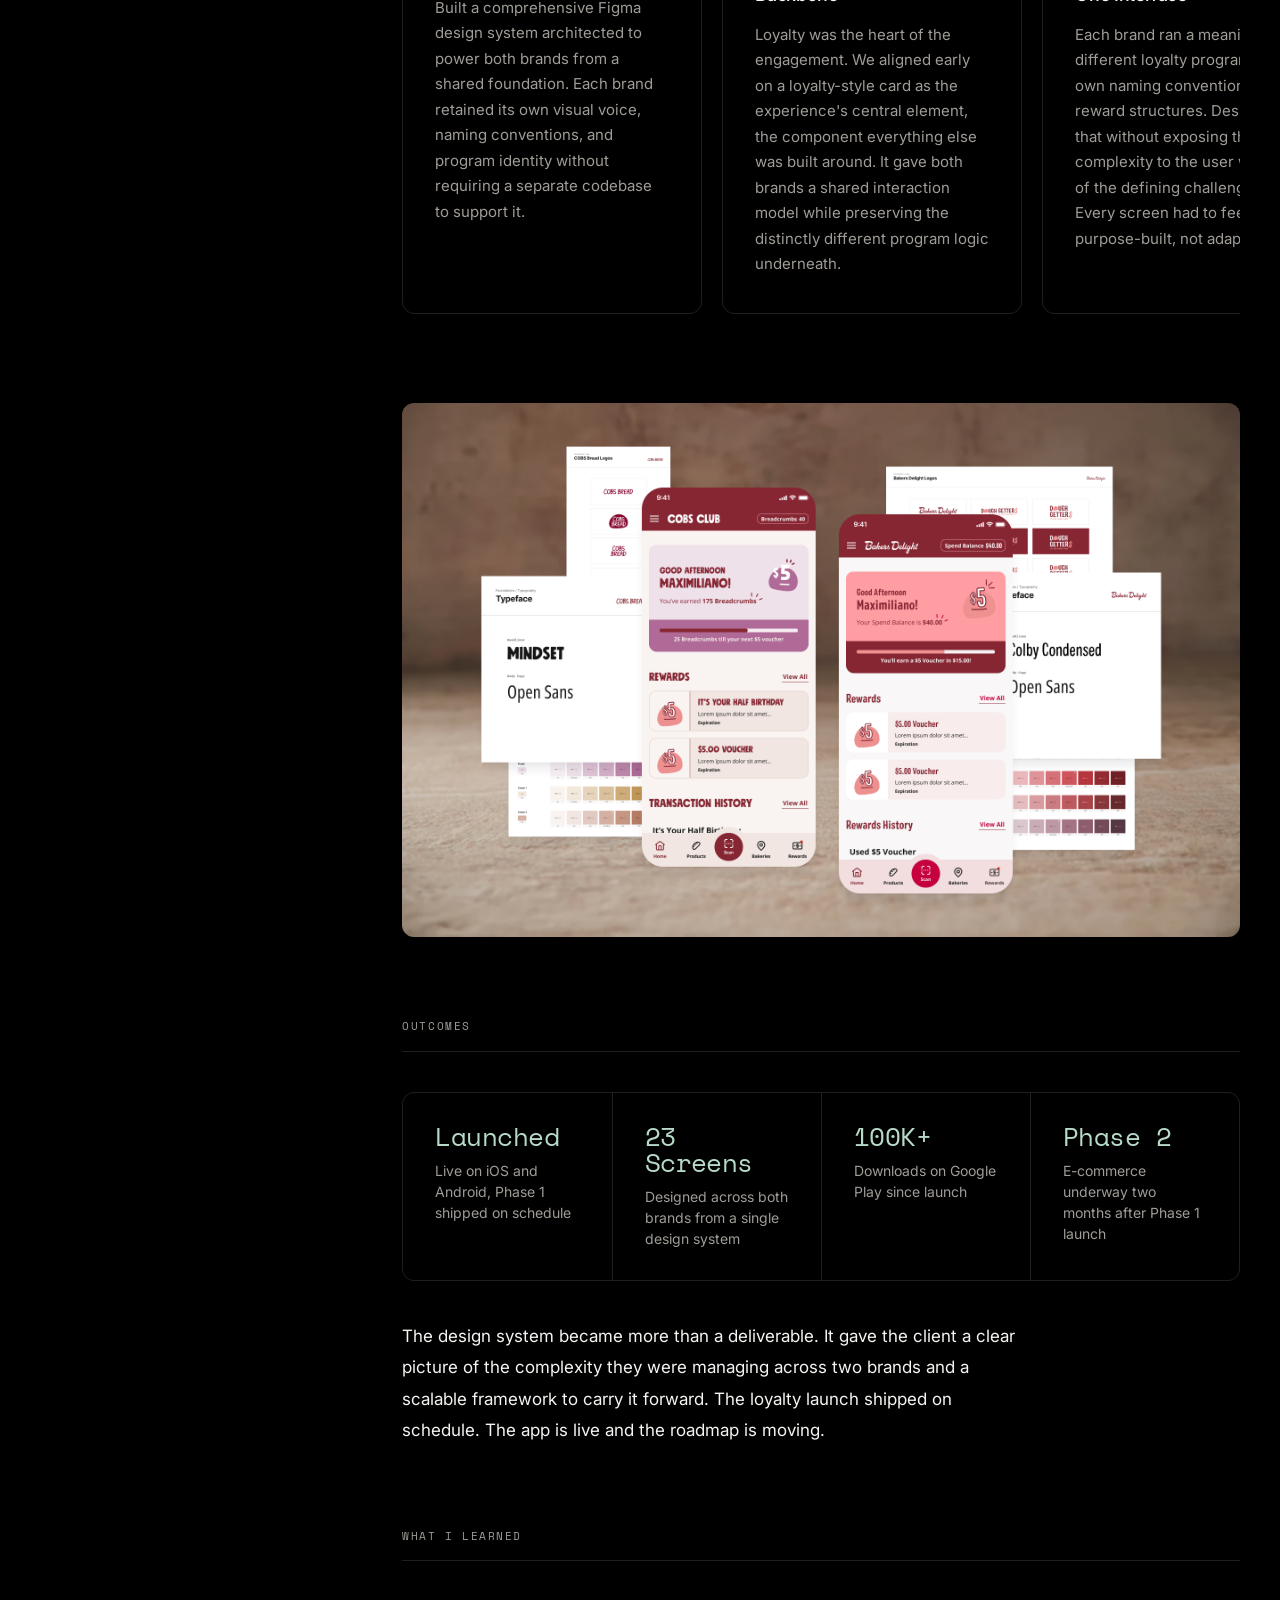
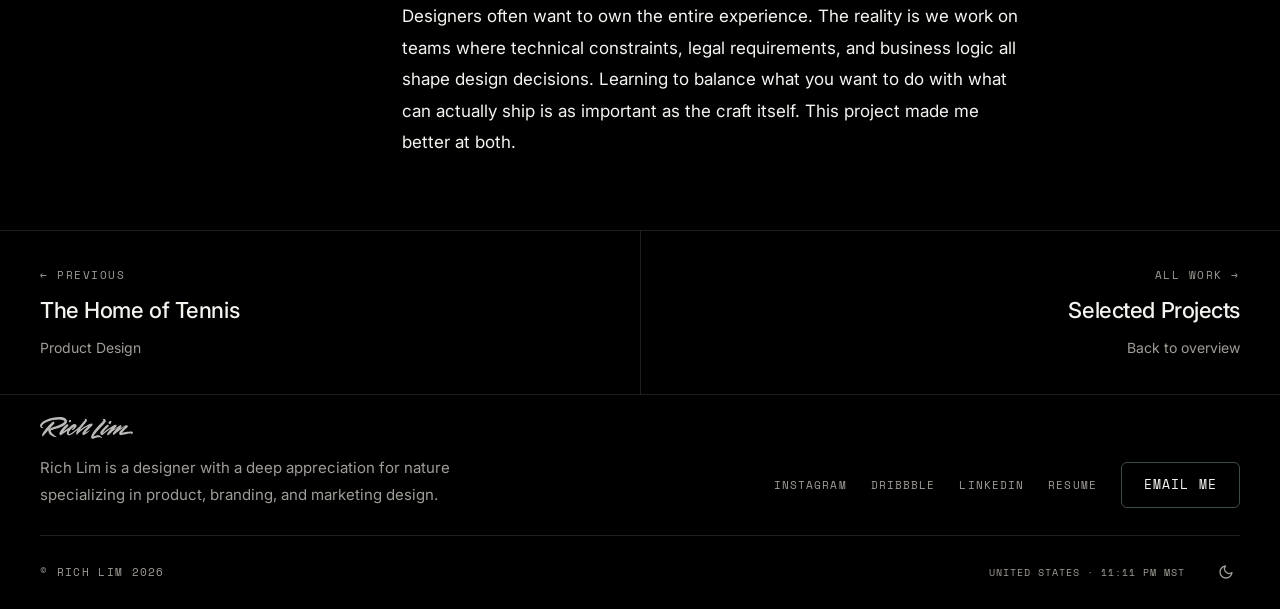
==== commit 68c48f27: "design: light mode, nav/footer layout, and visual polish - Add full light mode theme with beige pale" ====
--- a/cobs-bread/index.html
+++ b/cobs-bread/index.html
@@ -1,6 +1,8 @@
 <!DOCTYPE html>
 <html lang="en">
 <head>
+  <!-- Theme init: must run before CSS to prevent flash of wrong theme -->
+  <script>if(localStorage.getItem('rl-theme')==='light')document.documentElement.setAttribute('data-theme','light');</script>
   <meta charset="UTF-8" />
   <meta name="viewport" content="width=device-width, initial-scale=1.0" />
   <title>One App, Two Bakeries · Rich Lim</title>
@@ -447,9 +449,7 @@
       font-size: 0.875rem; color: var(--text-dim);
       transition: color 0.2s ease;
     }
-    .cs-pag-item:hover .cs-pag-direction,
-    .cs-pag-item:hover .cs-pag-title,
-    .cs-pag-item:hover .cs-pag-sub { color: var(--accent); }
+    .cs-pag-item:hover .cs-pag-title { color: var(--accent); }
 
     /* ─── FOOTER ─────────────────────────────────────────────────────── */
     .site-footer {
--- a/shared.css
+++ b/shared.css
@@ -2,6 +2,203 @@
    SHARED.CSS — design-system primitives
    Edit here to update every instance of these components sitewide.
    ═══════════════════════════════════════════════════════════════════════════ */
+
+/* ─── LIGHT THEME TOKENS ─────────────────────────────────────────────────── */
+/* Applied when html[data-theme="light"] is set by the theme toggle.          */
+/* All pages default to dark; this block overrides only when light is active. */
+html[data-theme="light"] {
+  --bg:         #F9F8F5;
+  --surface:    #EFECE7;
+  --border:     #DDD9D2;
+  --border-dim: rgba(0,0,0,0.06);
+  --text:       #1C1C1A;
+  --text-dim:   #6B6560;
+  --text-sub:   #706B67; /* #706B67 on #F9F8F5 ≈ 4.96:1 — WCAG AA ✓ */
+  --accent:     #77C8A3;
+}
+
+/* Remove radial gradient in light mode — page uses uniform beige (#F9F8F5) */
+html[data-theme="light"] body {
+  background-image: none;
+}
+
+/* Nav: light mode matches dark mode — no background, transparent sticky header */
+html[data-theme="light"] .site-header {
+  border-top-color: rgba(0,0,0,0.06);
+}
+
+/* Card inset sheen — flip to a dark tint */
+html[data-theme="light"] .card {
+  box-shadow: inset 0 1px 0 rgba(0,0,0,0.04);
+}
+
+/* Wordmark + footer logo: pure off-white SVG → invert to near-black */
+html[data-theme="light"] .wordmark img,
+html[data-theme="light"] .footer-logo {
+  filter: invert(1);
+}
+
+/* Case study hero logos (bdh-logos.svg, atp-wta-logos.svg) are white-only */
+html[data-theme="light"] .cs-hero-logo {
+  filter: invert(1);
+}
+
+/* ── Contact/prefooter section ──────────────────────────────────────────── */
+/* In dark mode, .contact-section uses var(--bg) for text (= black on cream). */
+/* In light mode var(--bg) becomes near-white, so we hard-lock the section.   */
+html[data-theme="light"] .contact-section {
+  background: #EDE8D9; /* slightly deeper cream to contrast with light page bg */
+}
+html[data-theme="light"] .contact-section .contact-hl,
+html[data-theme="light"] .contact-section .contact-hl em {
+  color: #1C1C1A;
+}
+html[data-theme="light"] .contact-section .email-btn {
+  color: #F9F8F5;
+  background: #1C1C1A;
+  border-color: #1C1C1A;
+}
+html[data-theme="light"] .contact-section .email-btn .arr { color: inherit; }
+html[data-theme="light"] .contact-section .email-btn:hover {
+  background:   transparent !important;
+  color:        #1C1C1A !important;
+  border-color: rgba(0,0,0,0.35) !important;
+}
+html[data-theme="light"] .contact-section .email-btn:hover .arr { color: inherit !important; }
+
+/* Mobile full-screen nav overlay needs explicit bg in light mode (desktop: transparent to blend) */
+@media (max-width: 640px) {
+  html[data-theme="light"] #nav-menu {
+    background: var(--bg);
+  }
+}
+
+/* Hardcoded #b5b1ac body-copy text used on index + info pages — too washed
+   out on light backgrounds; promote to var(--text-dim) for legibility. */
+html[data-theme="light"] .hero-sub,
+html[data-theme="light"] .work-desc,
+html[data-theme="light"] .info-bio-sub,
+html[data-theme="light"] .about-p,
+html[data-theme="light"] .exp-desc {
+  color: var(--text-dim);
+}
+
+/* Ghost button borders: sage at 35% opacity vanishes on light backgrounds.
+   Swap to a darker sage tint so the border stays visible. */
+html[data-theme="light"] .nav-links .nav-cta,
+html[data-theme="light"] .book-call,
+html[data-theme="light"] .email-btn {
+  border-color: #77C8A3;
+}
+
+/* Custom cursor ring (index.html only) — sage ring invisible on light bg */
+html[data-theme="light"] .cursor-ring {
+  border-color: rgba(119, 200, 163, 0.25);
+}
+
+/* Hamburger lines flip to dark */
+html[data-theme="light"] .hamburger-line {
+  background: var(--text);
+}
+
+/* ─── THEME TOGGLE BUTTON ────────────────────────────────────────────────── */
+.theme-toggle {
+  background: none;
+  border: none;
+  cursor: pointer;
+  padding: 0.375rem;
+  display: flex;
+  align-items: center;
+  justify-content: center;
+  color: var(--text-dim);
+  border-radius: 6px;
+  flex-shrink: 0;
+  transition: color 0.2s ease;
+  line-height: 1;
+}
+.theme-toggle svg {
+  transition: transform 0.2s ease;
+}
+.theme-toggle:hover {
+  color: var(--accent);
+  background: transparent;
+}
+.theme-toggle:hover svg {
+  transform: scale(1.2);
+}
+/* Hide sun/moon icon that doesn't match current mode */
+.theme-toggle .icon-sun  { display: none; }
+.theme-toggle .icon-moon { display: block; }
+html[data-theme="light"] .theme-toggle .icon-sun  { display: block; }
+html[data-theme="light"] .theme-toggle .icon-moon { display: none; }
+
+/* Nav-bar toggle is inside .nav-right — gap handles spacing */
+.nav-theme-toggle {
+  margin-left: 0;
+}
+
+/* Footer toggle sits in footer-lower row as a third item;
+   space-between distributes it to the far right naturally. */
+.footer-theme-toggle {
+  flex-shrink: 0;
+}
+
+/* ─── NAV RIGHT GROUP ────────────────────────────────────────────────────── */
+/* Groups theme toggle + email CTA + hamburger on the far right of the nav.   */
+.nav-right {
+  display: flex;
+  align-items: center;
+  gap: 0.5rem;
+  flex-shrink: 0;
+}
+
+/* Email in header (desktop) — hidden on mobile, replaced by overlay version.
+   Uses a.nav-email-desktop (specificity 0,1,1) to beat .nav-cta's border reset (0,1,0). */
+a.nav-email-desktop {
+  color: var(--text);
+  background: transparent;
+  border-color: rgba(182, 218, 199, 0.35);
+  margin-left: 1.667rem;
+}
+html[data-theme="light"] a.nav-email-desktop {
+  border-color: #77C8A3;
+}
+@media (max-width: 640px) {
+  a.nav-email-desktop { display: none; }
+}
+
+/* Email in mobile overlay — hidden on desktop, shown only inside open overlay */
+.nav-email-overlay { display: none; }
+@media (max-width: 640px) {
+  #nav-menu .nav-email-overlay { display: block; }
+}
+
+/* ─── NAV CENTERING (desktop only) ──────────────────────────────────────── */
+/* True viewport-center: absolute within position:relative nav-inner.        */
+/* Logo stays left, nav-right stays right; nav-links floats in the middle.   */
+@media (min-width: 641px) {
+  .nav-inner { position: relative; }
+  .nav-links {
+    position: absolute;
+    left: 50%;
+    top: 50%;
+    transform: translate(-50%, -50%);
+  }
+}
+
+/* ─── TICKER LOGOS — LIGHT MODE ─────────────────────────────────────────── */
+/* Dark mode: brightness(0) invert(1) = white logos.                         */
+/* Light mode: brightness(0) = black logos on beige bg.                      */
+/* Contrast: #000 on #F9F8F5 ≈ 20:1 — WCAG AAA ✓                           */
+html[data-theme="light"] .ticker-slot img {
+  filter: brightness(0);
+  opacity: 0.65;
+}
+
+/* Experience section logos — white in dark mode (set via inline style), black in light mode */
+html[data-theme="light"] .exp-logo {
+  filter: brightness(0);
+}
 
 /* ─── PRIMARY BUTTON BASE ────────────────────────────────────────────────── */
 /* Sizing, typography, and transition shared by all primary buttons. */
@@ -361,6 +558,23 @@
   color: var(--text-dim); /* #a09c97 — 8.2:1 on #000 ✓ */
 }
 
+/* Locale + toggle grouped on the right; gap mirrors header icon-to-email spacing */
+.footer-lower-right {
+  display: flex;
+  align-items: center;
+  gap: 1.667rem;
+}
+
+.footer-locale {
+  white-space: nowrap;
+}
+
+/* index.html inline style overrides .footer-copy to --text-sub; restore with higher specificity */
+html[data-theme="light"] .footer-copy,
+html[data-theme="light"] .footer-locale {
+  color: var(--text-dim); /* #6B6560 on #F9F8F5 = 5.41:1 — WCAG AA ✓ */
+}
+
 @media (max-width: 900px) {
   .footer-upper {
     flex-direction: column;
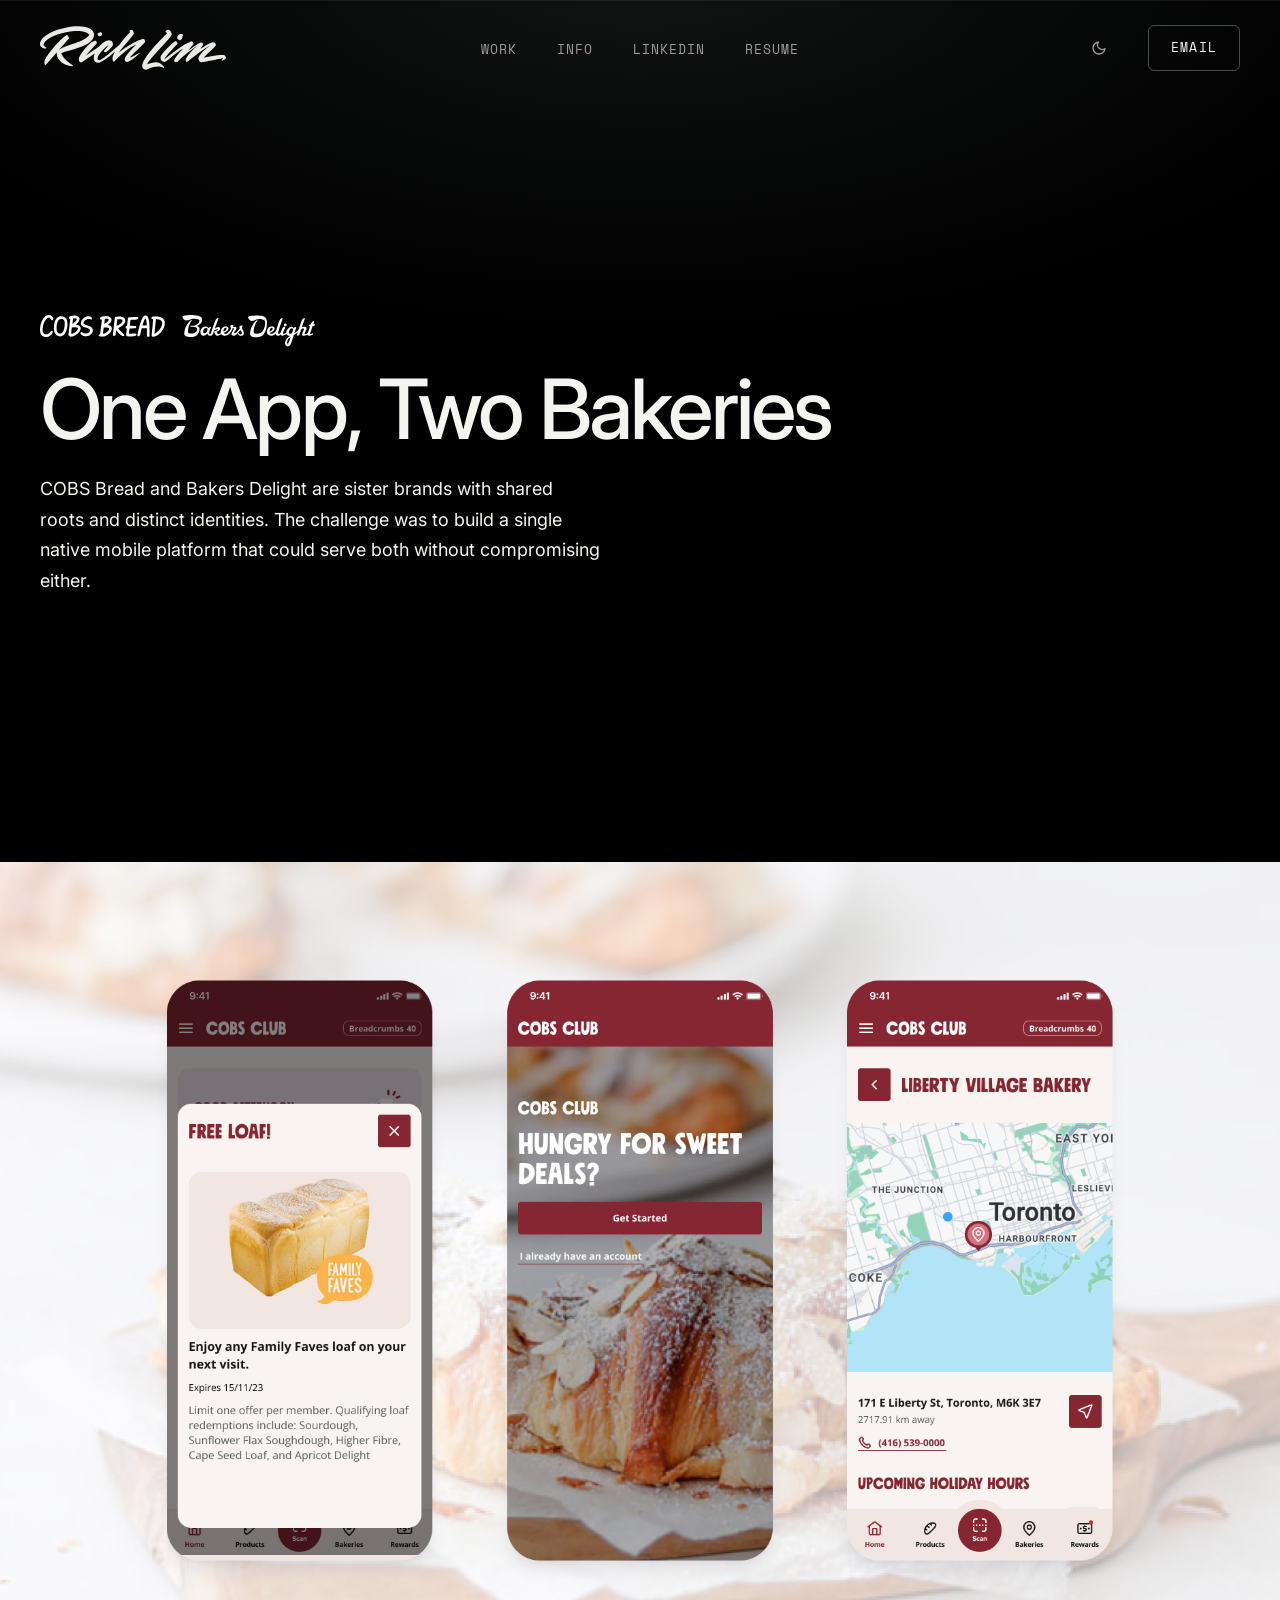
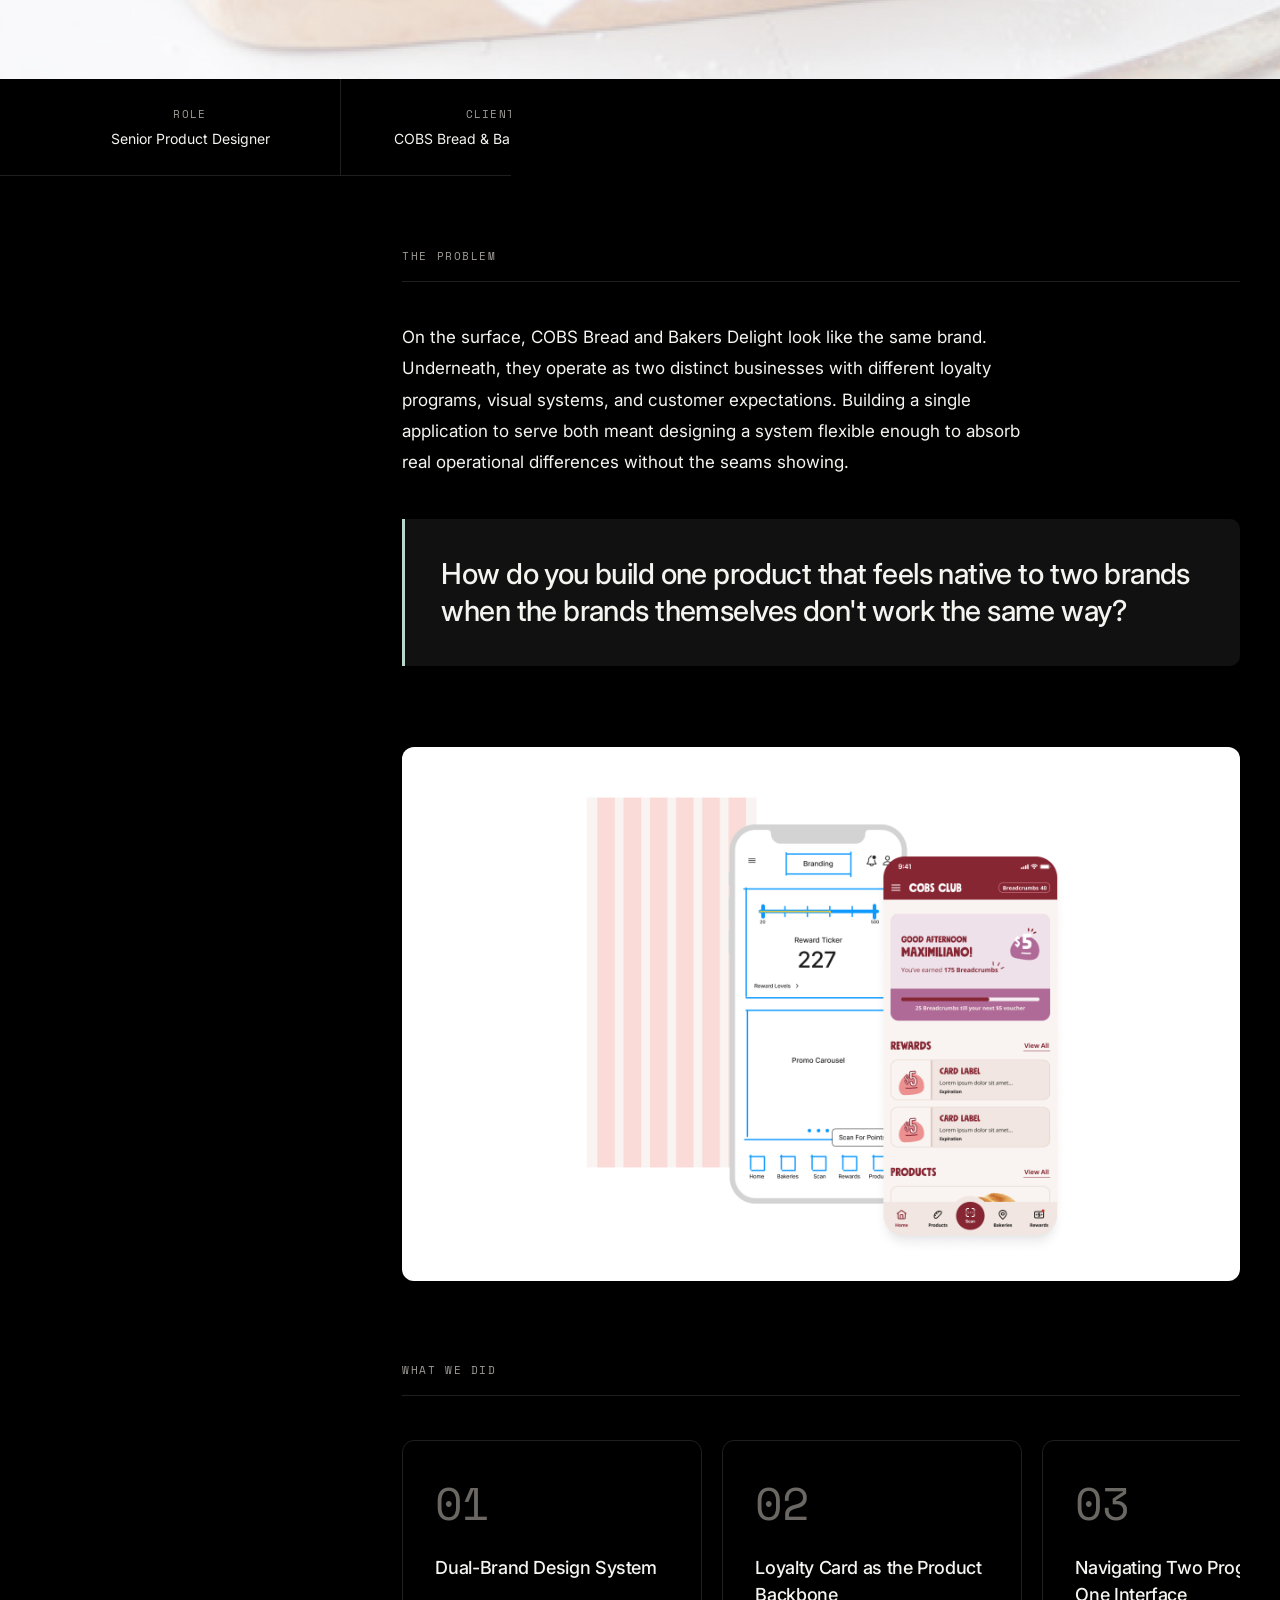
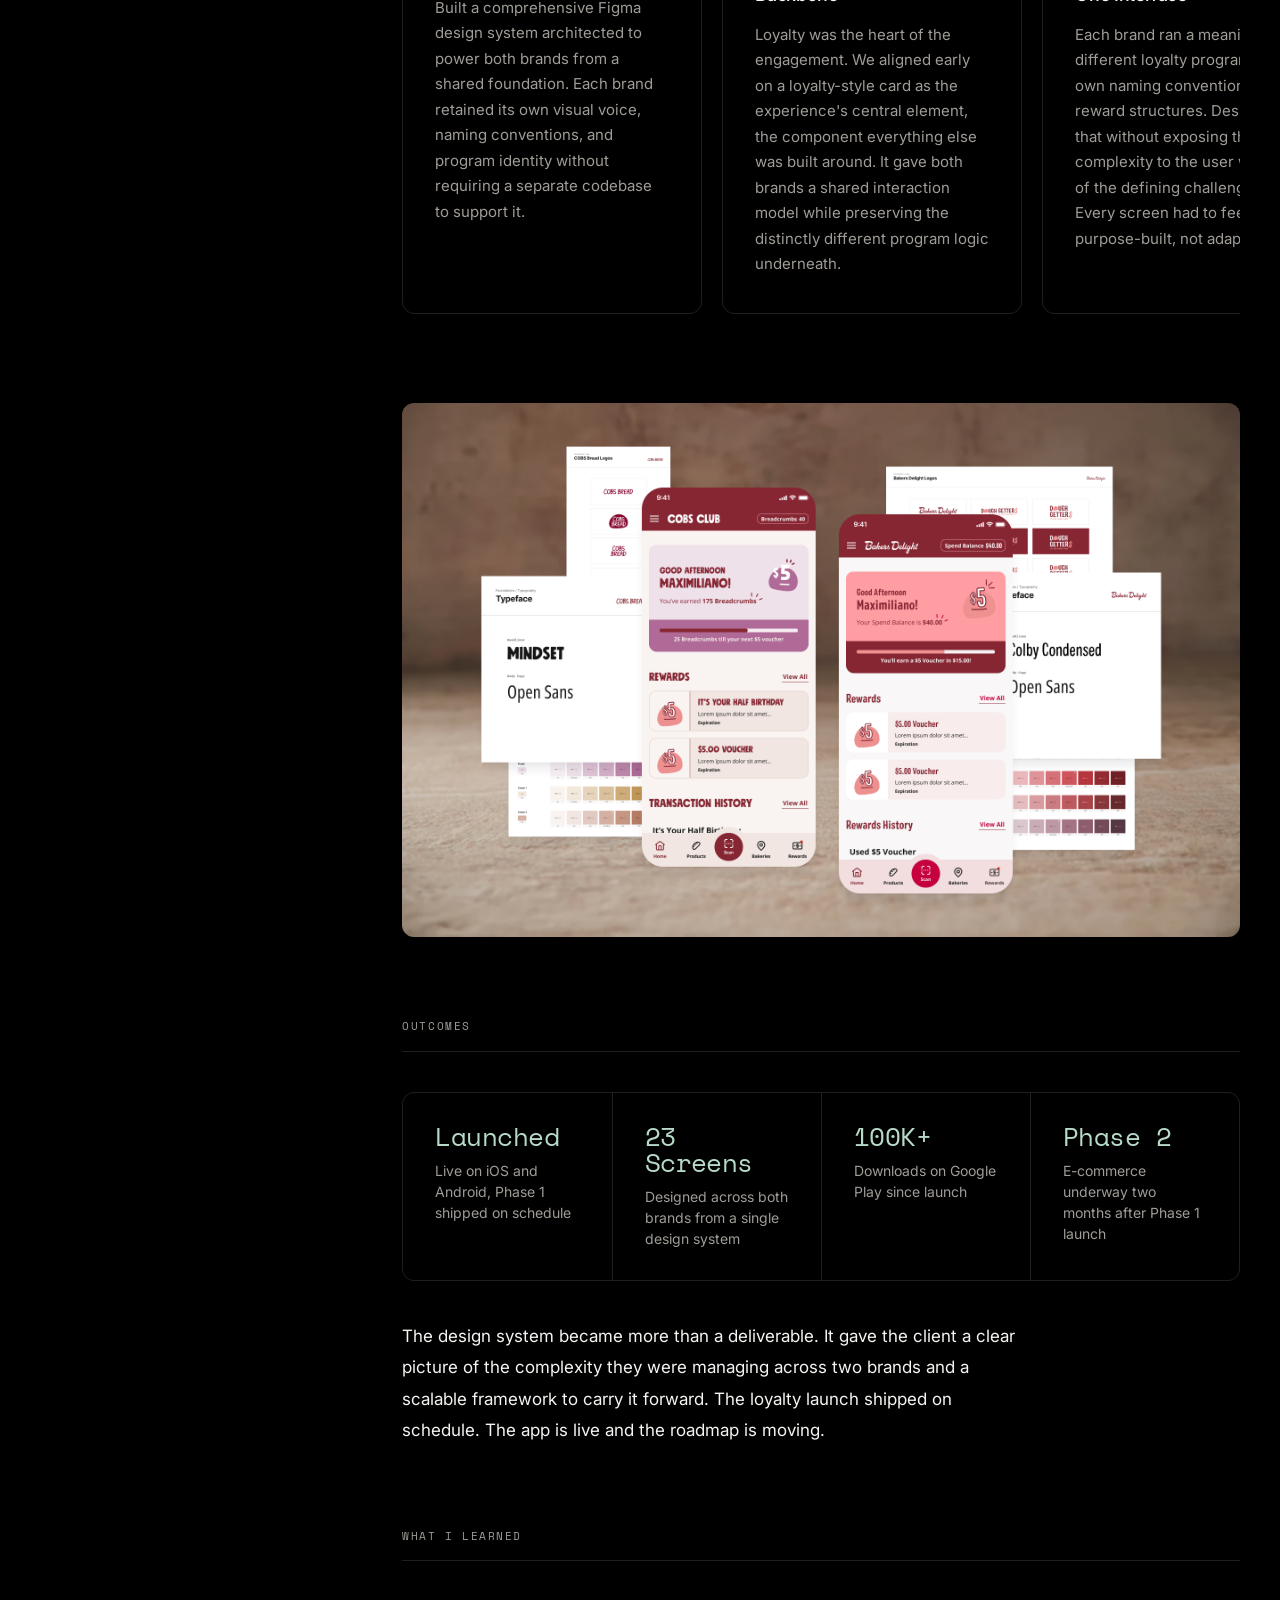
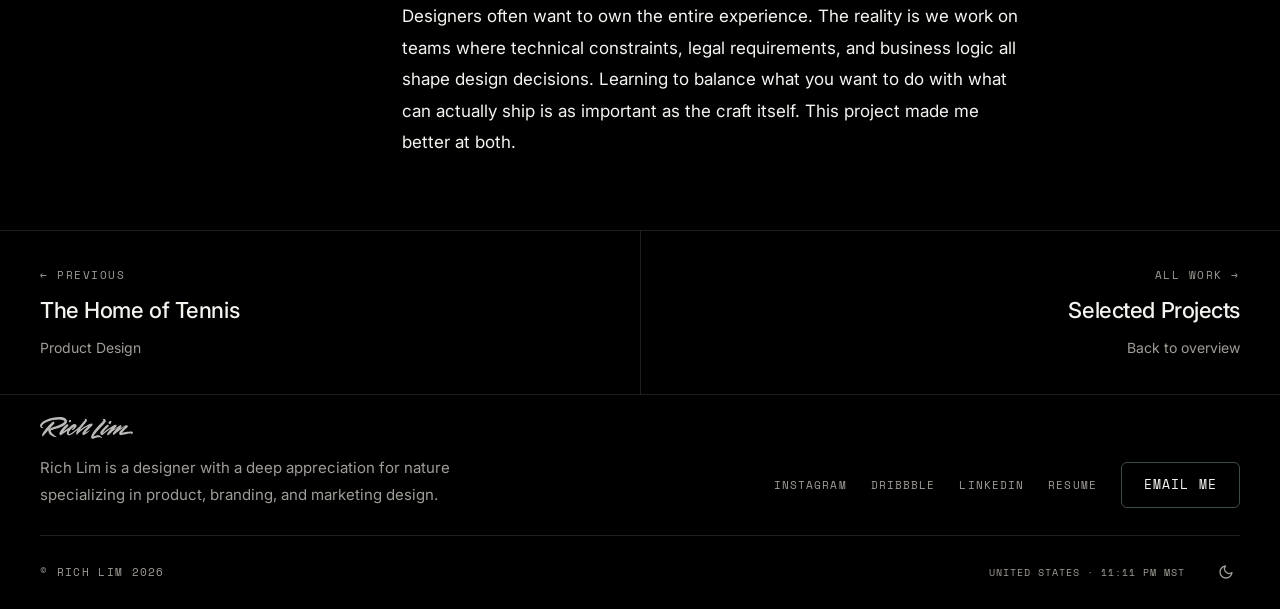
==== commit 217c646f: "cursor: double dot size sitewide; add SEARHC to ticker Co-Authored-By: Claude Sonnet 4.6 <noreply@an" ====
--- a/cobs-bread/index.html
+++ b/cobs-bread/index.html
@@ -52,7 +52,7 @@
     /* ─── CUSTOM CURSOR ──────────────────────────────────────────────── */
     .cursor-dot {
       position: fixed; left: -200px; top: -200px;
-      width: 5px; height: 5px;
+      width: 10px; height: 10px;
       background: var(--accent); border-radius: 50%;
       pointer-events: none; z-index: 9999;
       transform: translate(-50%, -50%);
@@ -70,7 +70,7 @@
       transition: width 0.35s ease, height 0.35s ease,
                   border-color 0.35s ease, background 0.35s ease;
     }
-    .cursor-dot.is-hover { width: 8px; height: 8px; background: var(--text); }
+    .cursor-dot.is-hover { width: 16px; height: 16px; background: var(--text); }
     .cursor-ring.is-hover {
       width: 50px; height: 50px;
       border-color: rgba(182,218,199,0.15);
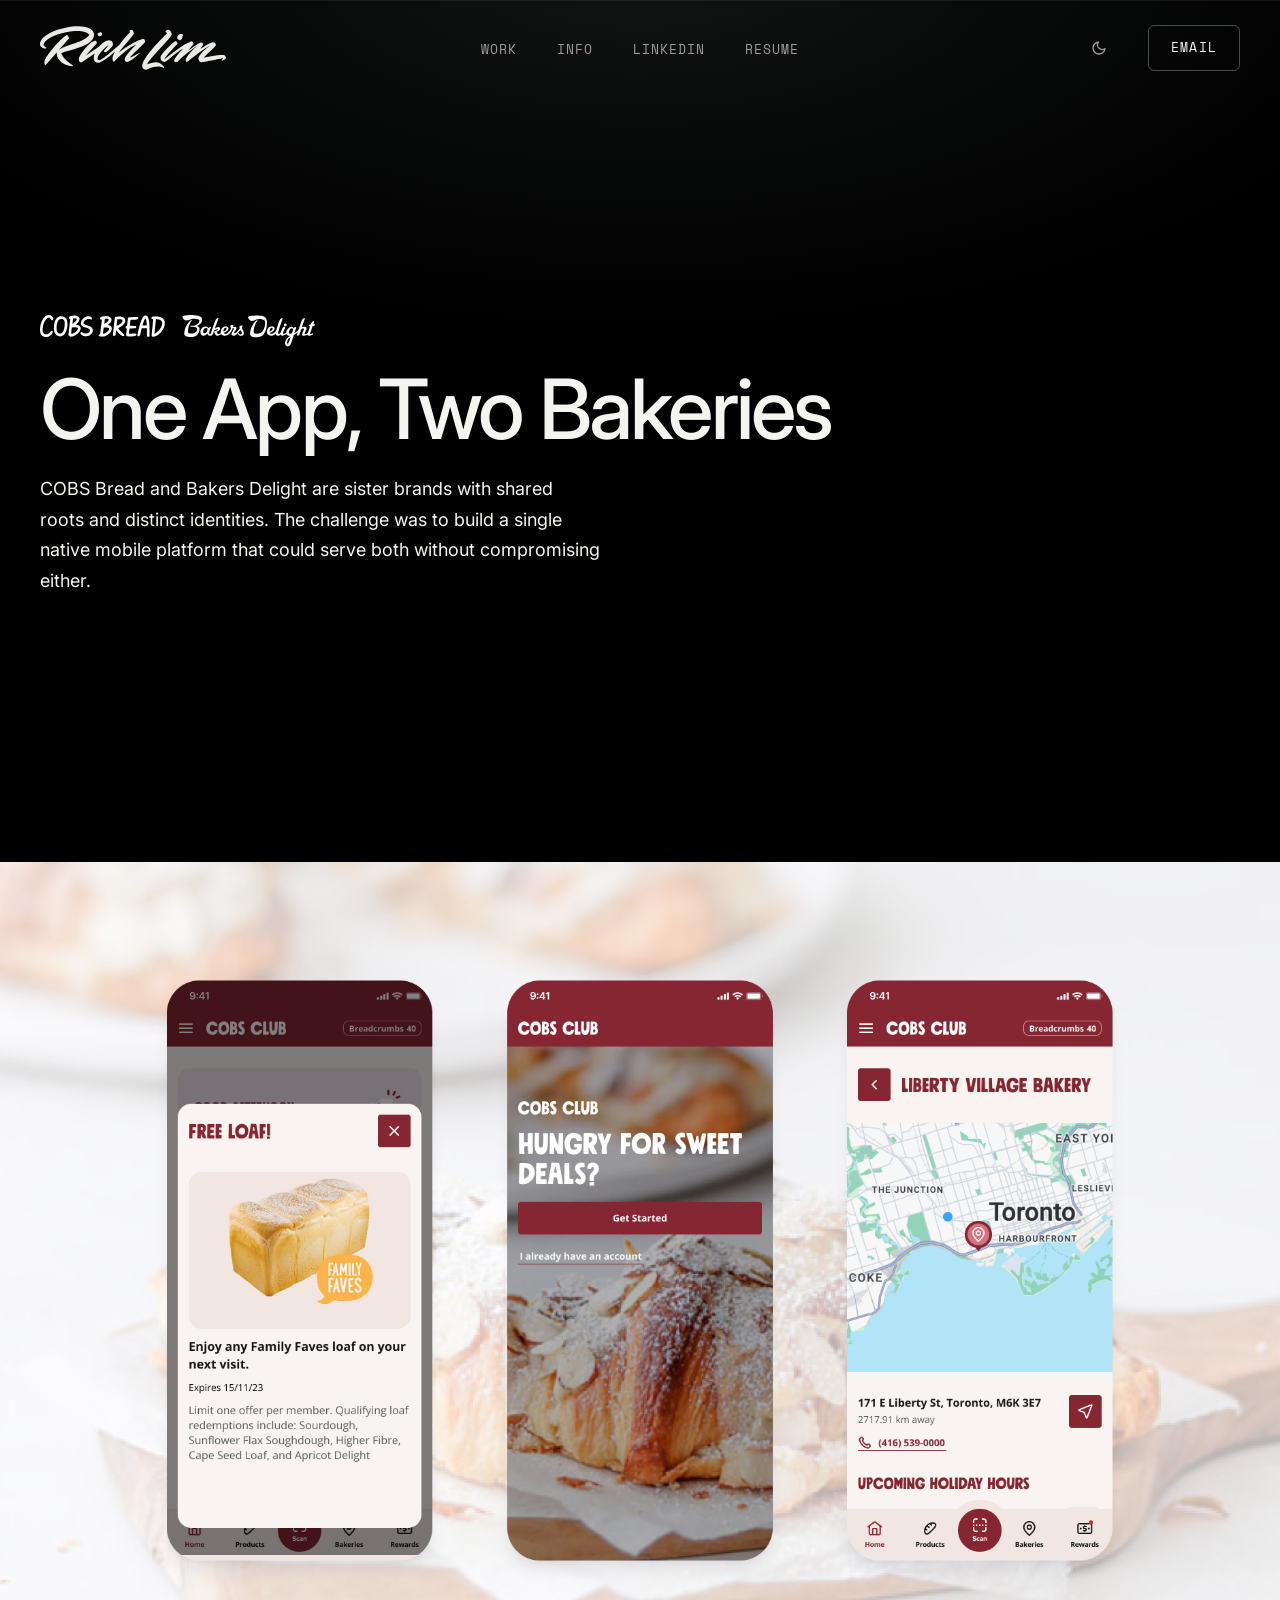
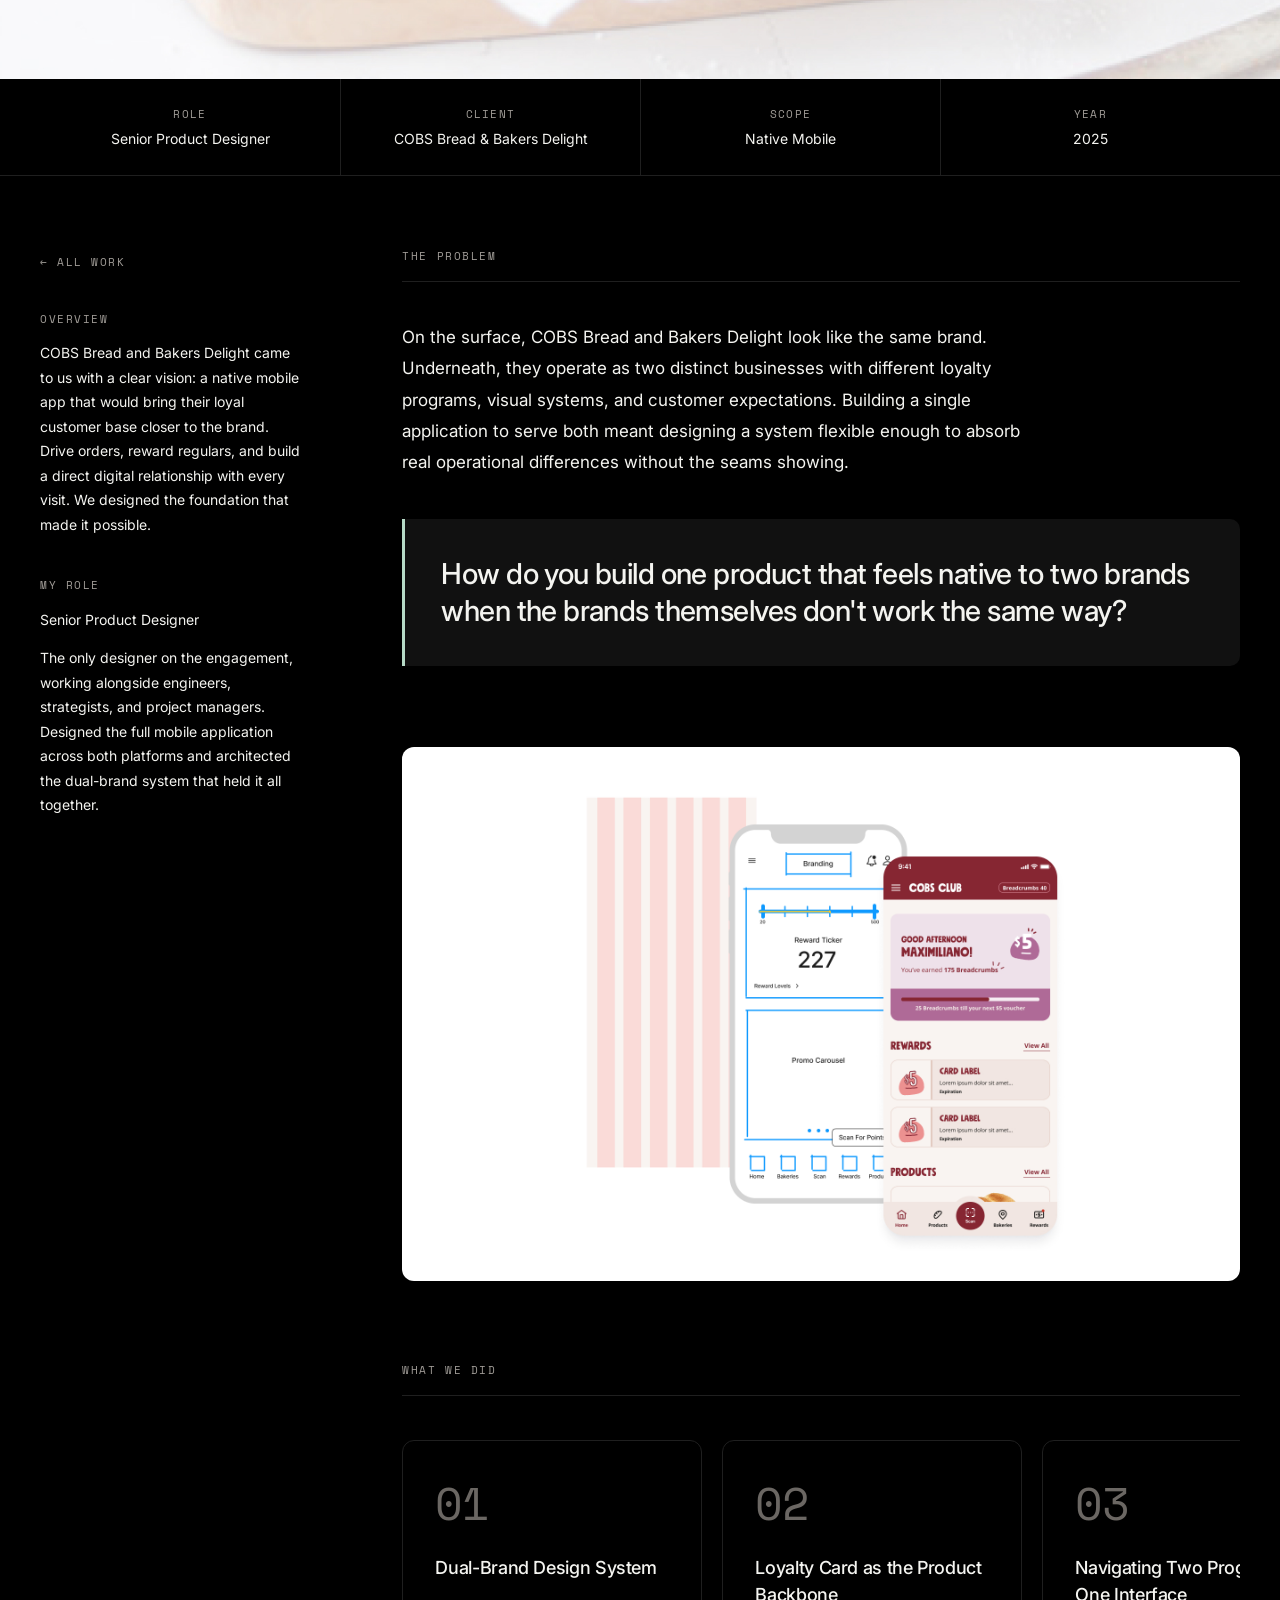
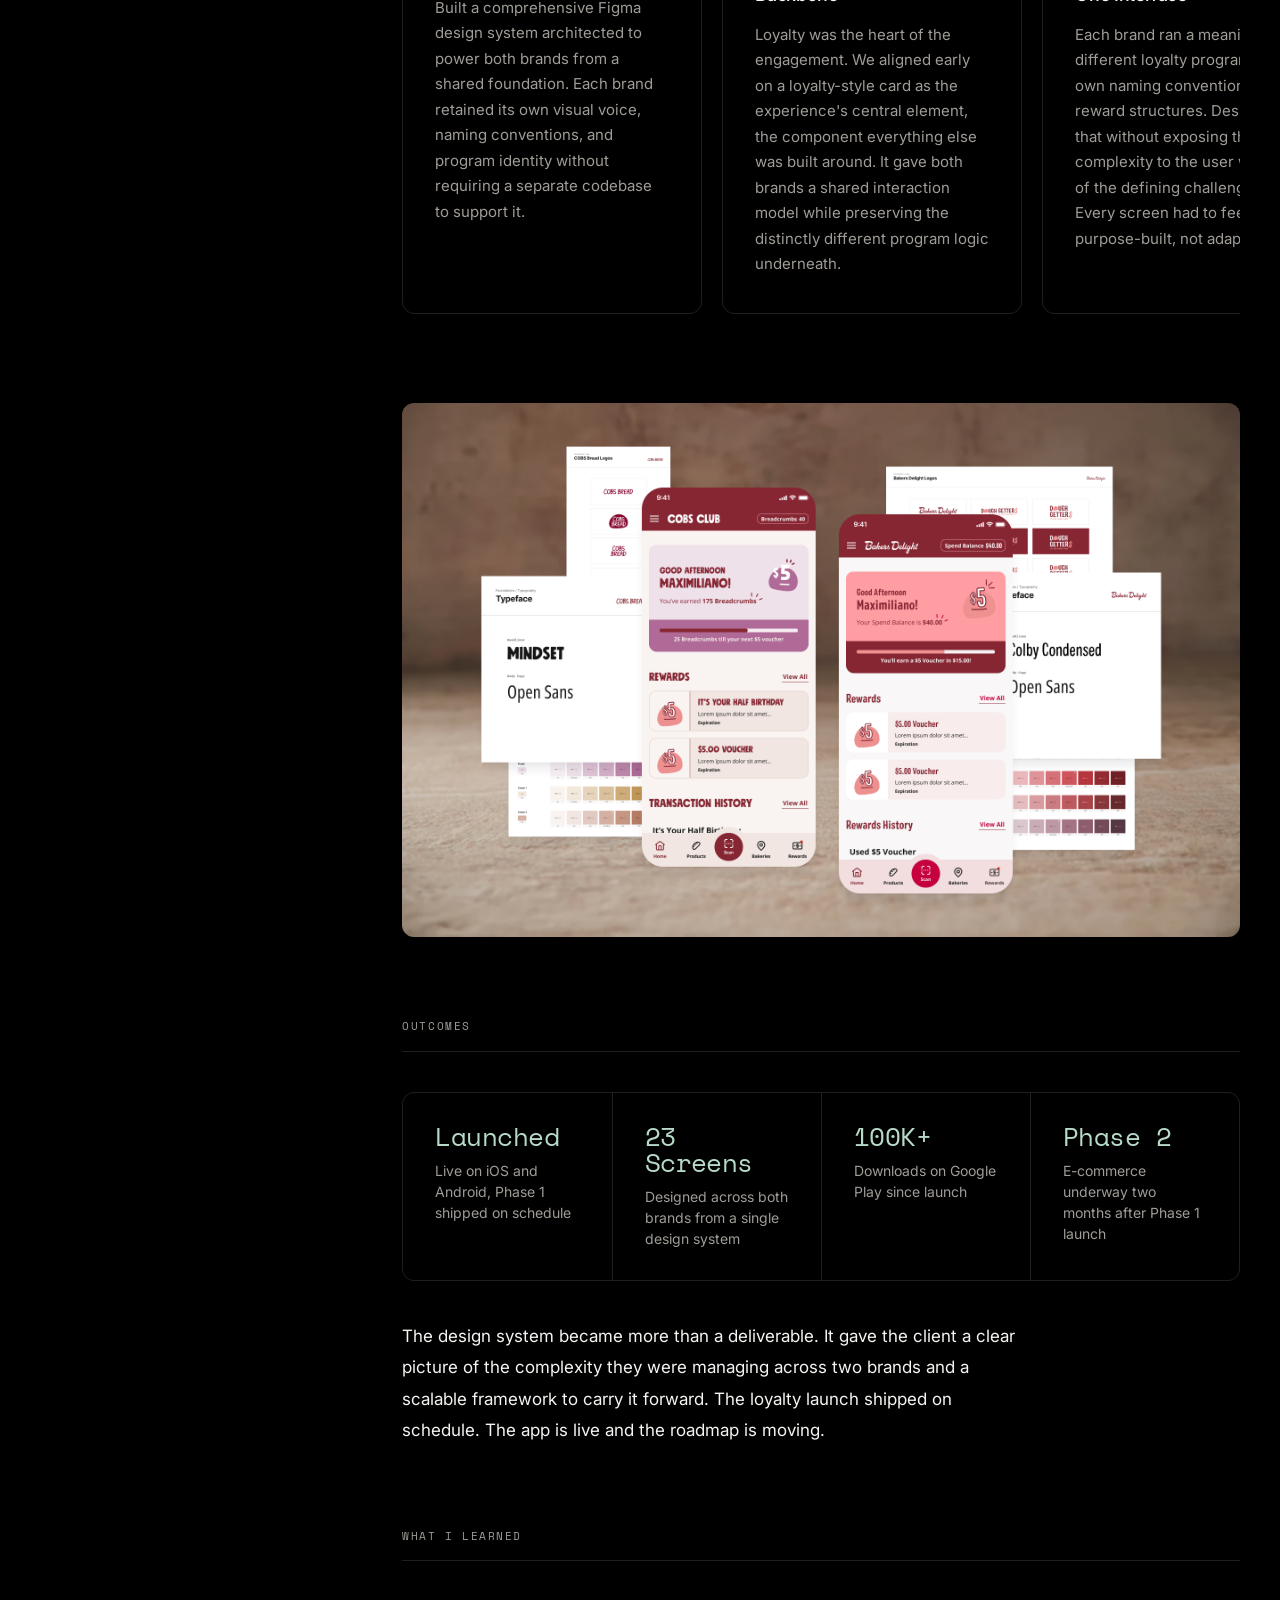
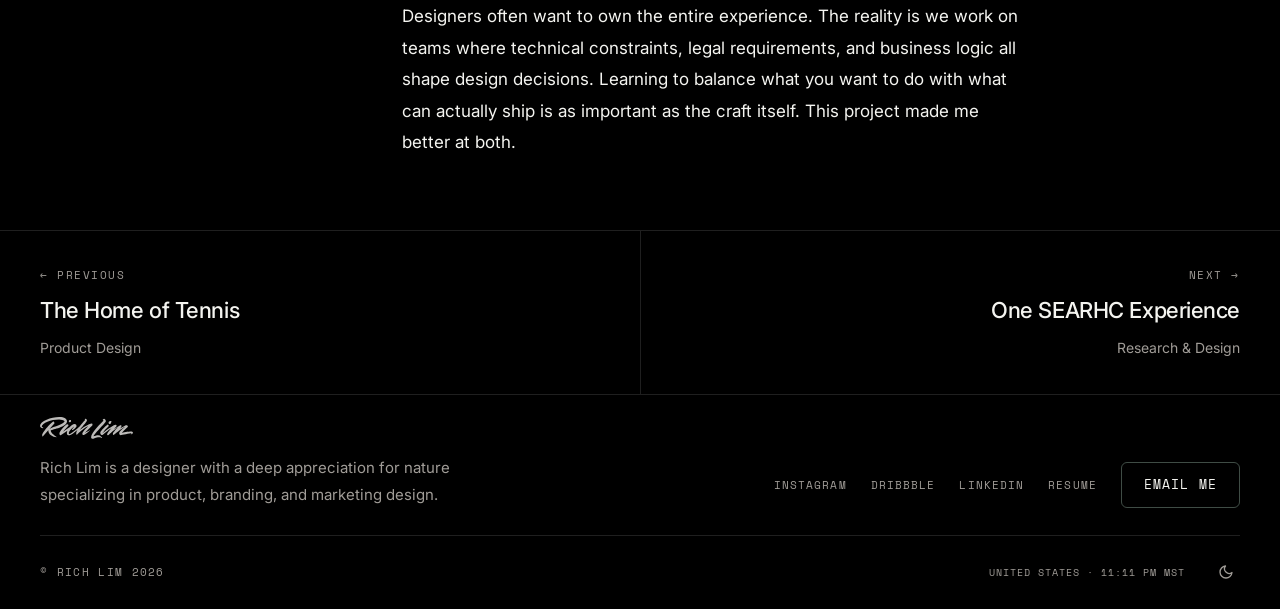
==== commit 4dfc7552: "Add SEARHC password gate, RV experience entry, and site updates - Password-protected SEARHC case stu" ====
--- a/cobs-bread/index.html
+++ b/cobs-bread/index.html
@@ -7,7 +7,7 @@
   <meta name="viewport" content="width=device-width, initial-scale=1.0" />
   <title>One App, Two Bakeries · Rich Lim</title>
   <link rel="icon" type="image/svg+xml" href="/favicon.svg" />
-  <meta name="description" content="A single native mobile platform built to serve two sister brands — COBS Bread and Bakers Delight — without compromising either." />
+  <meta name="description" content="A single native mobile platform built to serve two sister brands, COBS Bread and Bakers Delight, without compromising either." />
 
   <link rel="preconnect" href="https://fonts.googleapis.com" />
   <link rel="preconnect" href="https://fonts.gstatic.com" crossorigin />
@@ -568,7 +568,7 @@
       </div>
 
       <div class="cs-hero-image">
-        <img src="/bdh-hero.jpg" alt="One App, Two Bakeries — COBS Bread &amp; Bakers Delight mobile application" loading="eager" fetchpriority="high" />
+        <img src="/bdh-hero.jpg" alt="One App, Two Bakeries, COBS Bread &amp; Bakers Delight mobile application" loading="eager" fetchpriority="high" />
       </div>
     </section>
 
@@ -632,7 +632,7 @@
         </section>
 
         <figure class="cs-image fade">
-          <img src="/bdh-product-1.jpg" alt="COBS Bread &amp; Bakers Delight — dual-brand design system" loading="lazy" />
+          <img src="/bdh-product-1.jpg" alt="COBS Bread &amp; Bakers Delight dual-brand design system" loading="lazy" />
         </figure>
 
         <!-- WHAT WE DID -->
@@ -674,7 +674,7 @@
         </section>
 
         <figure class="cs-image fade">
-          <img src="/bdh-product-2.jpg" alt="COBS Bread &amp; Bakers Delight — mobile application screens" loading="lazy" />
+          <img src="/bdh-product-2.jpg" alt="COBS Bread &amp; Bakers Delight mobile application screens" loading="lazy" />
         </figure>
 
         <!-- OUTCOMES -->
@@ -727,10 +727,10 @@
             <span class="cs-pag-sub">Product Design</span>
           </a>
 
-          <a href="/#work" class="cs-pag-item" aria-label="Back to all work">
-            <span class="cs-pag-direction">All Work →</span>
-            <span class="cs-pag-title">Selected Projects</span>
-            <span class="cs-pag-sub">Back to overview</span>
+          <a href="/searhc" class="cs-pag-item" aria-label="Next case study: One SEARHC Experience">
+            <span class="cs-pag-direction">Next →</span>
+            <span class="cs-pag-title">One SEARHC Experience</span>
+            <span class="cs-pag-sub">Research &amp; Design</span>
           </a>
 
         </div>
